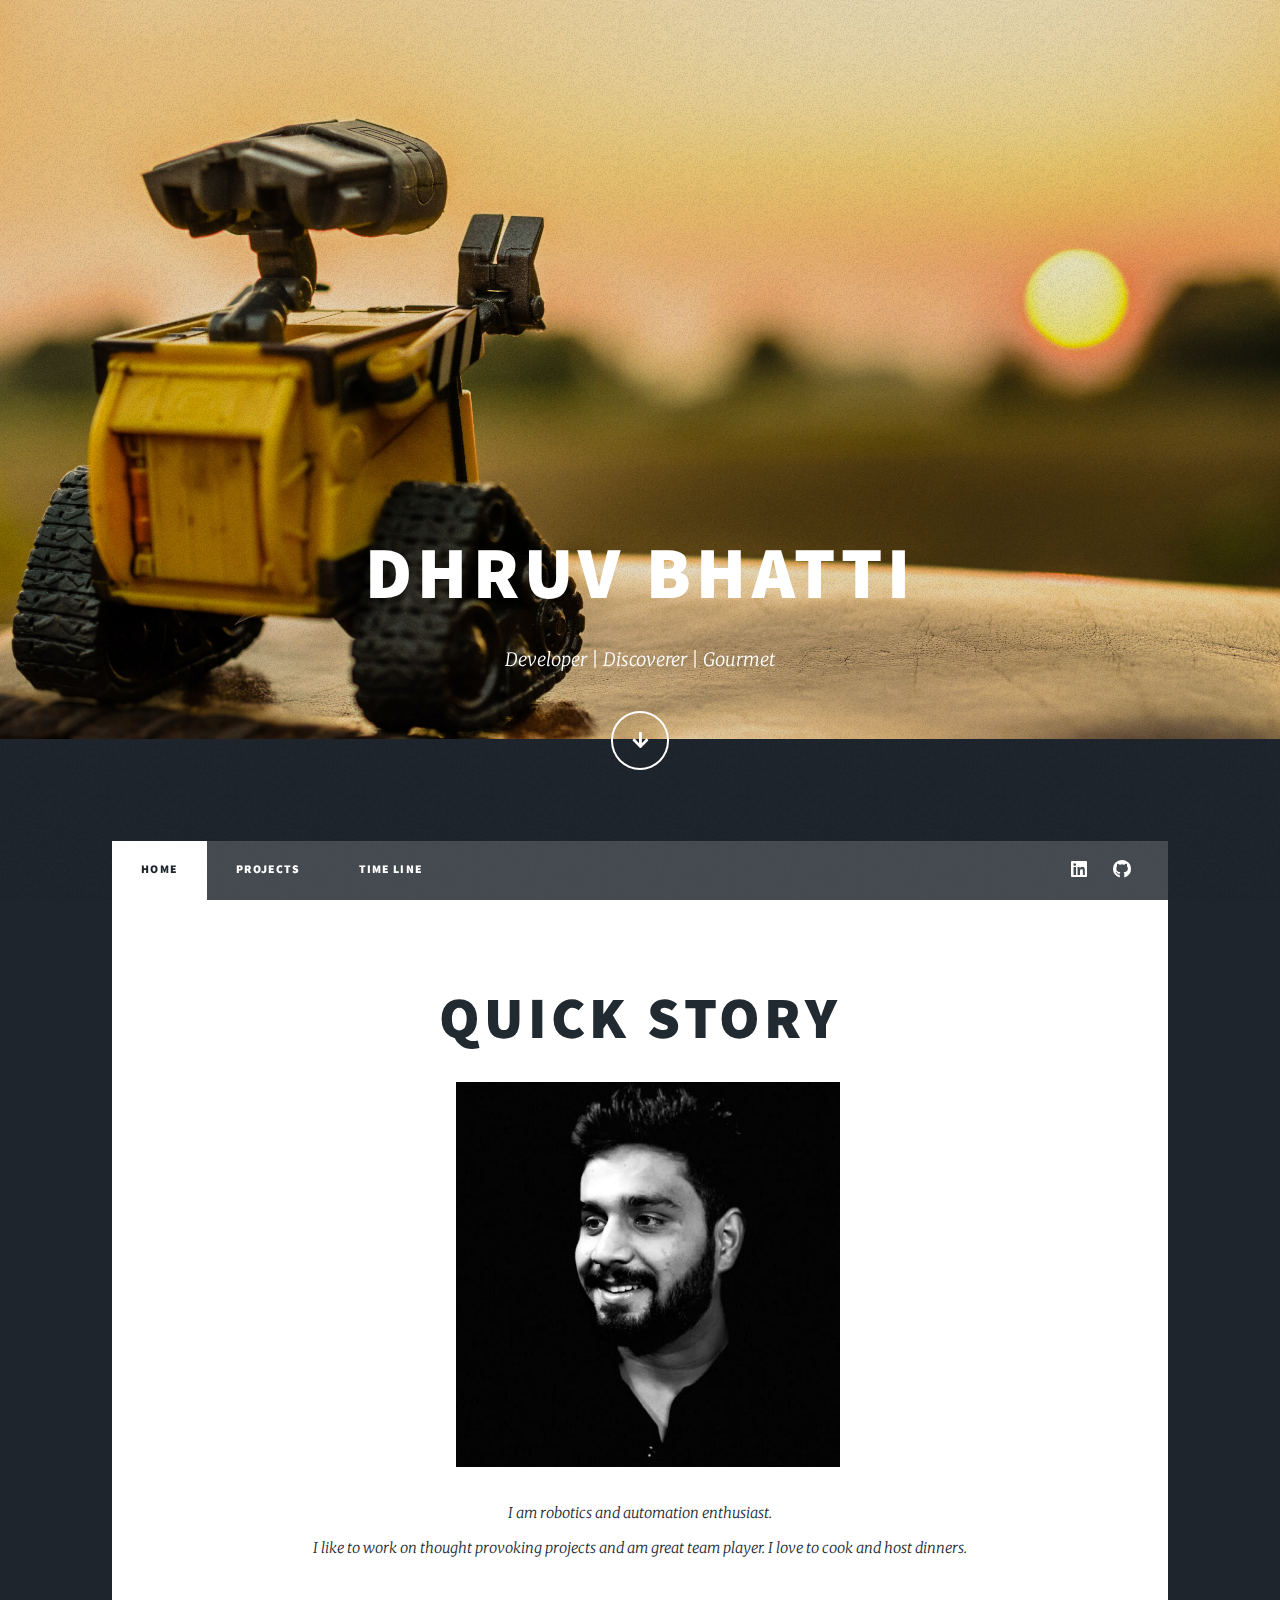
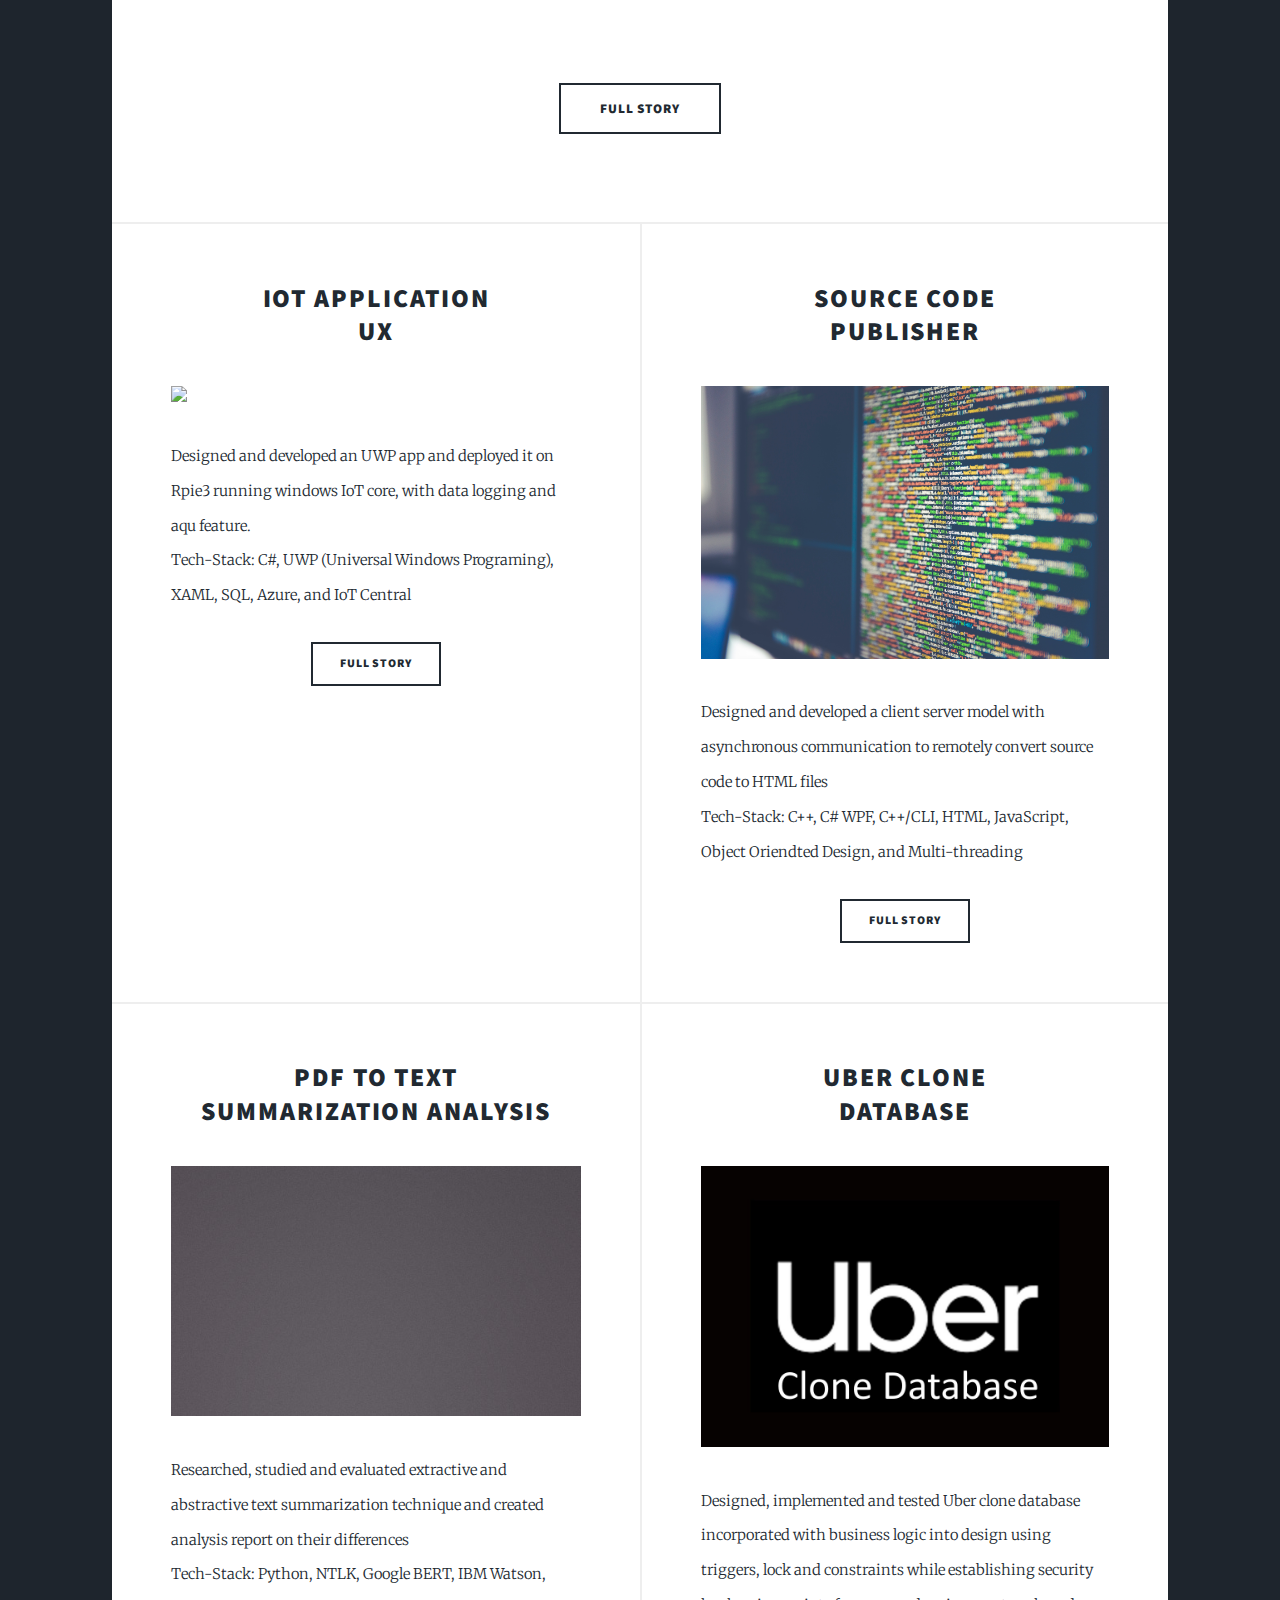
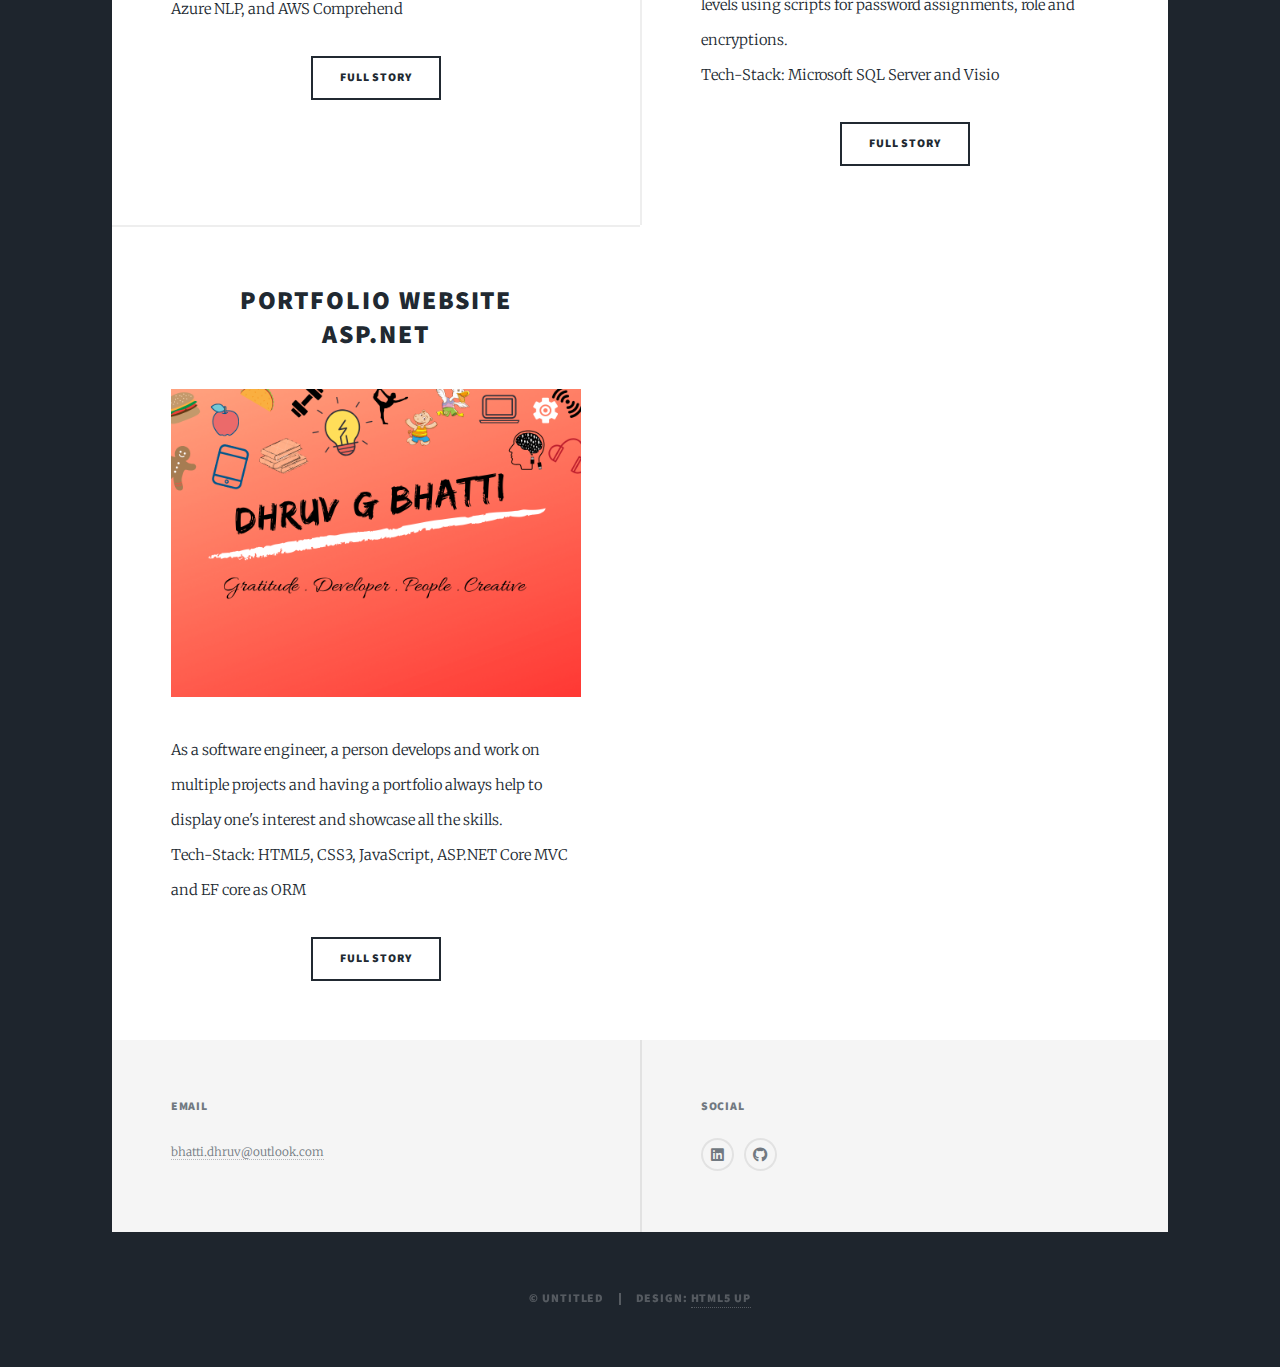
==== index.html @ 79456469 "init commit" ====
<!DOCTYPE HTML>
<!--
	Massively by HTML5 UP
	html5up.net | @ajlkn
	Free for personal and commercial use under the CCA 3.0 license (html5up.net/license)

	Thank you html5up.net | @ajlkn
    This has been modified for personal use by Dhruv G Bhatti
-->
<html>
	<head>
		<title>Dhruv_Bhatti</title>
		<meta charset="utf-8" />
		<meta name="viewport" content="width=device-width, initial-scale=1, user-scalable=no" />
		<link rel="stylesheet" href="assets/css/main.css" />
		<noscript><link rel="stylesheet" href="assets/css/noscript.css" /></noscript>
	</head>
	<body class="is-preload">

		<!-- Wrapper -->
			<div id="wrapper" class="fade-in">

				<!-- Intro -->
					<div id="intro">
						<h1>
							Dhruv Bhatti<br />
						</h1>
						<!-- <span class="image right"><img src="images/DGB_BW.JPG" alt="" /></span> -->
						<p>Developer | Discoverer | Gourmet	</p>
						
						<ul class="actions">
							<li><a href="#header" class="button icon solid solo fa-arrow-down scrolly">Continue</a></li>
						</ul>
					</div>

				<!-- Header -->
					<header id="header">
						<a href="index.html" class="logo">DGB</a>
					</header>

				<!-- Nav -->
					<nav id="nav">
						<ul class="links">
							<li class="active"><a href="index.html">Home</a></li>
							<li><a href="/projects.html">Projects</a></li>
							<li><a href="elements.html">Time Line</a></li>
						</ul>
						<ul class="icons">
							<!--
							<li><a href="#" class="icon brands fa-twitter"><span class="label">Twitter</span></a></li>
							<li><a href="#" class="icon brands fa-facebook-f"><span class="label">Facebook</span></a></li>
							<li><a href="#" class="icon brands fa-instagram"><span class="label">Instagram</span></a></li>
							-->	
							<li><a href="#" class="icon brands alt fa-linkedin"><span class="label">Linkedin</span></a></li>
							<li><a href="#" class="icon brands fa-github"><span class="label">GitHub</span></a></li>
						</ul>
					</nav>

				<!-- Main -->
					<div id="main">

						<!-- Featured Post -->
							<article class="post featured">
								<header class="major">

									<h2>Quick Story</h2>
									<div class="box alt">
										<div class="row gtr-50 gtr-uniform">
											<div class="col-3_5"><span class="image fit"><img src="images/whtBG.jpg" alt="" /></span></div>
											<div class="col-5"><span class="image fit"><img src="images/dgb.JPG" alt="" /></span></div>
											
										</div>
									</div>

									<p>I am robotics and automation enthusiast.<br/>
										I like to work on thought provoking projects and am great team player.
										I love to cook and host dinners.</p>
								</header>
								<a href="#" class="image main"><img src="images/pic01.jp" alt="" /></a>
								<ul class="actions special">
									<li><a href="#" class="button large">Full Story</a></li>
								</ul>
							</article>

						<!-- Posts -->
							<section class="posts">
								<!-- uX CoE Project -->
								<article>
									<header>	
										<h2>
											IoT Application
											<br/>
											uX
										</h2>
									</header>
									<!-- todo : add uX image-->
									<!-- <a href="#" class="image fit"><img src="images/pic02.jpg" alt="" /></a> -->
									<img class="image fit" src="images/uX_Project/clint-patterson-lPcXuJyoIjU-unsplash.jpg" />
									<p> Designed and developed an UWP app and deployed it on Rpie3 running windows IoT core, with data logging and aqu feature.
										</br>
										Tech-Stack: C#, UWP (Universal Windows Programing), XAML, SQL, Azure, and IoT Central
									</p>
									<ul class="actions special">
										<li><a href="uX.html" class="button">Full Story</a></li>
									</ul>
								</article>

								<!-- source code publisher project -->
								<article>
									<header>
										<!-- <span class="date">April 22, 2017</span> -->
										<h2>Source Code<br />
										Publisher</h2>
									</header>
									<img class="image fit" src="/images/source_code/source_code_main_page.jpg" />
																<!--Photo by Markus Spiske on Unsplash-->
									<p>Designed and developed a client server model with asynchronous communication to remotely convert source code to HTML files
									</br>
									Tech-Stack: C++, C# WPF, C++/CLI, HTML, JavaScript, Object Oriendted Design, and Multi-threading
									</p>
									<ul class="actions special">
										<li><a href="source_code_publisher.html" class="button">Full Story</a></li>
									</ul>
								</article>

								<!-- PDF to text summarization -->
								<article>
									<header>
										<h2>PDF to Text<br />
										Summarization Analysis</h2>
									</header>
									<img class="image fit" src="images/pic04.jpg" alt="" />
									<p>Researched, studied and evaluated extractive and abstractive text summarization technique and created analysis report on 
										their differences
										<br/>
										Tech-Stack: Python, NTLK, Google BERT, IBM Watson, Azure NLP, and AWS Comprehend
									</p>
									<ul class="actions special">
										<li><a href="pdf_to_text.html" class="button">Full Story</a></li>
									</ul>
								</article>

								<!-- Uber clone database -->
								<article>
									<header>
										<h2>Uber Clone
											<br />
											Database
										</h2>
									</header>
									<img class="image fit" src="images/uber_Clone/uberMain.jpg" alt="" />
									<p>
										Designed, implemented and tested Uber clone database incorporated with business logic into 
										design using triggers, lock and constraints while establishing security levels using scripts 
										for password assignments, role and encryptions.
										<br/>
										Tech-Stack: Microsoft SQL Server and Visio 
									</p>
									<ul class="actions special">
										<li><a href="uber_clone_DB.html" class="button">Full Story</a></li>
									</ul>
								</article>

								<!-- Portfolio website -->
								<article>
									<header>
										<h2>Portfolio Website<br />
										ASP.NET </h2>
									</header>
									<a href="#" class="image fit"><img src="images/ASP_project/banner.png" alt="" /></a>
									<p>As a software engineer, a person develops and work on multiple projects and having a
										 portfolio always help to display one's interest and showcase all the skills.
										 <br/>
										Tech-Stack: HTML5, CSS3, JavaScript, ASP.NET Core MVC and EF core as ORM
									</p>
									<ul class="actions special">
										<li><a href="portfolio_IP_Project.html" class="button">Full Story</a></li>
									</ul>
								</article>
							</section>
					</div>

				<!-- Footer -->
					<footer id="footer">

						<section>
							<h3>Email</h3>
							<p><a href="#">bhatti.dhruv@outlook.com</a></p>
						</section>
						<section>
							<h3>Social</h3>
							<ul class="icons alt">
								<li><a href="#" class="icon brands alt fa-linkedin"><span class="label">Linkedin</span></a></li>
								<li><a href="#" class="icon brands alt fa-github"><span class="label">GitHub</span></a></li>
							</ul>
						</section>
					</footer>

				<!-- Copyright -->
					<div id="copyright">
						<ul><li>&copy; Untitled</li><li>Design: <a href="https://html5up.net">HTML5 UP</a></li></ul>
					</div>

			</div>

		<!-- Scripts -->
			<script src="assets/js/jquery.min.js"></script>
			<script src="assets/js/jquery.scrollex.min.js"></script>
			<script src="assets/js/jquery.scrolly.min.js"></script>
			<script src="assets/js/browser.min.js"></script>
			<script src="assets/js/breakpoints.min.js"></script>
			<script src="assets/js/util.js"></script>
			<script src="assets/js/main.js"></script>

	</body>
</html>
---- assets/css/main.css ----
@import url(fontawesome-all.min.css);
@import url("https://fonts.googleapis.com/css?family=Merriweather:300,700,300italic,700italic|Source+Sans+Pro:900");

/*
	Massively by HTML5 UP
	html5up.net | @ajlkn
	Free for personal and commercial use under the CCA 3.0 license (html5up.net/license)
*/

html, body, div, span, applet, object,
iframe, h1, h2, h3, h4, h5, h6, p, blockquote,
pre, a, abbr, acronym, address, big, cite,
code, del, dfn, em, img, ins, kbd, q, s, samp,
small, strike, strong, sub, sup, tt, var, b,
u, i, center, dl, dt, dd, ol, ul, li, fieldset,
form, label, legend, table, caption, tbody,
tfoot, thead, tr, th, td, article, aside,
canvas, details, embed, figure, figcaption,
footer, header, hgroup, menu, nav, output, ruby,
section, summary, time, mark, audio, video {
	margin: 0;
	padding: 0;
	border: 0;
	font-size: 100%;
	font: inherit;
	vertical-align: baseline;}

article, aside, details, figcaption, figure,
footer, header, hgroup, menu, nav, section {
	display: block;}

body {
	line-height: 1;
}

ol, ul {
	list-style: none;
}

blockquote, q {
	quotes: none;
}

	blockquote:before, blockquote:after, q:before, q:after {
		content: '';
		content: none;
	}

table {
	border-collapse: collapse;
	border-spacing: 0;
}

body {
	-webkit-text-size-adjust: none;
}

mark {
	background-color: transparent;
	color: inherit;
}

input::-moz-focus-inner {
	border: 0;
	padding: 0;
}

input, select, textarea {
	-moz-appearance: none;
	-webkit-appearance: none;
	-ms-appearance: none;
	appearance: none;
}

/* Basic */

	@-ms-viewport {
		width: device-width;
	}

	body {
		-ms-overflow-style: scrollbar;
	}

	@media screen and (max-width: 480px) {

		html, body {
			min-width: 320px;
		}

	}

	html {
		box-sizing: border-box;
	}

	*, *:before, *:after {
		box-sizing: inherit;
	}

	body {
		background-color: #1e252d;
	}

		body.is-preload *, body.is-preload *:before, body.is-preload *:after {
			-moz-animation: none !important;
			-webkit-animation: none !important;
			-ms-animation: none !important;
			animation: none !important;
			-moz-transition: none !important;
			-webkit-transition: none !important;
			-ms-transition: none !important;
			transition: none !important;
		}

/* Type */

	html {
		font-size: 16pt;
	}

		@media screen and (max-width: 1680px) {

			html {
				font-size: 12pt;
			}

		}

		@media screen and (max-width: 1280px) {

			html {
				font-size: 11pt;
			}

		}

		@media screen and (max-width: 360px) {

			html {
				font-size: 10pt;
			}

		}

	body {
		color: #212931;
	}

	body, input, select, textarea {
		font-family: "Merriweather", Georgia, serif;
		font-weight: 300;
		font-size: 1rem;
		line-height: 2.375;
	}

	a {
		-moz-transition: color 0.2s ease-in-out, background-color 0.2s ease-in-out, border-color 0.2s ease-in-out, box-shadow 0.2s ease-in-out;
		-webkit-transition: color 0.2s ease-in-out, background-color 0.2s ease-in-out, border-color 0.2s ease-in-out, box-shadow 0.2s ease-in-out;
		-ms-transition: color 0.2s ease-in-out, background-color 0.2s ease-in-out, border-color 0.2s ease-in-out, box-shadow 0.2s ease-in-out;
		transition: color 0.2s ease-in-out, background-color 0.2s ease-in-out, border-color 0.2s ease-in-out, box-shadow 0.2s ease-in-out;
		border-bottom: dotted 1px;
		text-decoration: none;
	}

		a:hover {
			border-bottom-color: transparent;
		}

	strong, b {
		font-weight: 600;
	}

	em, i {
		font-style: italic;
	}

	p {
		text-align: left;
		margin: 0 0 2rem 0;
	}

	h1, h2, h3, h4, h5, h6 {
		font-family: "Source Sans Pro", Helvetica, sans-serif;
		font-weight: 900;
		line-height: 1.5;
		letter-spacing: 0.075em;
		text-transform: uppercase;
		margin: 0 0 1rem 0;
	}

		h1 a, h2 a, h3 a, h4 a, h5 a, h6 a {
			border-bottom: 0;
			color: inherit;
			text-decoration: none;
		}

	h1 {
		font-size: 4rem;
		line-height: 1.1;
		margin: 0 0 2rem 0;
	}

	h2 {
		font-size: 1.75rem;
		line-height: 1.3;
		margin: 0 0 1.5rem 0;
	}

	h3 {
		font-size: 1.25rem;
		margin: 0 0 1.5rem 0;
	}

	h4 {
		font-size: 1rem;
	}

	h5 {
		font-size: 0.9rem;
	}

	h6 {
		font-size: 0.8rem;
	}

	sub {
		font-size: 0.8rem;
		position: relative;
		top: 0.5rem;
	}

	sup {
		font-size: 0.8rem;
		position: relative;
		top: -0.5rem;
	}

	blockquote {
		border-left: solid 4px;
		font-style: italic;
		margin: 0 0 2rem 0;
		padding: 0.5rem 0 0.5rem 2rem;
	}

	code {
		border: solid 2px;
		font-family: "Courier New", monospace;
		font-size: 0.9rem;
		margin: 0 0.25rem;
		padding: 0.25rem 0.65rem;
	}

	pre {
		-webkit-overflow-scrolling: touch;
		font-family: "Courier New", monospace;
		font-size: 0.9rem;
		margin: 0 0 2rem 0;
	}

		pre code {
			display: block;
			line-height: 1.75;
			padding: 1rem 1.5rem;
			overflow-x: auto;
		}

	hr {
		border: 0;
		border-bottom: solid 2px;
		margin: 3rem 0;
	}

		hr.major {
			margin: 5rem 0;
		}

	.align-left {
		text-align: left;
	}

	.align-center {
		text-align: center;
	}

	.align-right {
		text-align: right;
	}

	input, select, textarea {
		color: #212931;
	}

	a {
		color: #212931;
		border-bottom-color: rgba(33, 41, 49, 0.5);
	}

		a:hover {
			border-bottom-color: transparent;
			color: #18bfef !important;
		}

	strong, b {
		color: #212931;
	}

	h1, h2, h3, h4, h5, h6 {
		color: #212931;
	}

	blockquote {
		border-left-color: #eeeeee;
	}

	code {
		background: rgba(220, 220, 220, 0.25);
		border-color: #eeeeee;
	}

	hr {
		border-bottom-color: #eeeeee;
	}

/* Row */

	.row {
		display: flex;
		flex-wrap: wrap;
		box-sizing: border-box;
		align-items: stretch;
	}

		.row > * {
			box-sizing: border-box;
		}

		.row.gtr-uniform > * > :last-child {
			margin-bottom: 0;
		}

		.row.aln-left {
			justify-content: flex-start;
		}

		.row.aln-center {
			justify-content: center;
		}

		.row.aln-right {
			justify-content: flex-end;
		}

		.row.aln-top {
			align-items: flex-start;
		}

		.row.aln-middle {
			align-items: center;
		}

		.row.aln-bottom {
			align-items: flex-end;
		}

		.row > .imp {
			order: -1;
		}

		.row > .col-1 {
			width: 8.33333%;
		}

		.row > .off-1 {
			margin-left: 8.33333%;
		}

		.row > .col-2 {
			width: 16.66667%;
		}

		.row > .off-2 {
			margin-left: 16.66667%;
		}

		.row > .col-3 {
			width: 25%;
		}

		.row > .off-3 {
			margin-left: 25%;
		}
		.row > .col-3_5 {
			width: 30%;
		}

		.row > .col-4 {
			width: 33.33333%;
		}

		.row > .off-4 {
			margin-left: 33.33333%;
		}

		.row > .col-5 {
			width: 41.66667%;
		}

		.row > .off-5 {
			margin-left: 41.66667%;
		}

		.row > .col-6 {
			width: 50%;
		}

		.row > .off-6 {
			margin-left: 50%;
		}

		.row > .col-7 {
			width: 58.33333%;
		}

		.row > .off-7 {
			margin-left: 58.33333%;
		}

		.row > .col-8 {
			width: 66.66667%;
		}

		.row > .off-8 {
			margin-left: 66.66667%;
		}

		.row > .col-9 {
			width: 75%;
		}

		.row > .off-9 {
			margin-left: 75%;
		}

		.row > .col-10 {
			width: 83.33333%;
		}

		.row > .off-10 {
			margin-left: 83.33333%;
		}

		.row > .col-11 {
			width: 91.66667%;
		}

		.row > .off-11 {
			margin-left: 91.66667%;
		}

		.row > .col-12 {
			width: 100%;
		}

		.row > .off-12 {
			margin-left: 100%;
		}

		.row.gtr-0 {
			margin-top: 0;
			margin-left: 0rem;
		}

			.row.gtr-0 > * {
				padding: 0 0 0 0rem;
			}

			.row.gtr-0.gtr-uniform {
				margin-top: 0rem;
			}

				.row.gtr-0.gtr-uniform > * {
					padding-top: 0rem;
				}

		.row.gtr-25 {
			margin-top: 0;
			margin-left: -0.375rem;
		}

			.row.gtr-25 > * {
				padding: 0 0 0 0.375rem;
			}

			.row.gtr-25.gtr-uniform {
				margin-top: -0.375rem;
			}

				.row.gtr-25.gtr-uniform > * {
					padding-top: 0.375rem;
				}

		.row.gtr-50 {
			margin-top: 0;
			margin-left: -0.75rem;
		}

			.row.gtr-50 > * {
				padding: 0 0 0 0.75rem;
			}

			.row.gtr-50.gtr-uniform {
				margin-top: -0.75rem;
			}

				.row.gtr-50.gtr-uniform > * {
					padding-top: 0.75rem;
				}

		.row {
			margin-top: 0;
			margin-left: -1.5rem;
		}

			.row > * {
				padding: 0 0 0 1.5rem;
			}

			.row.gtr-uniform {
				margin-top: -1.5rem;
			}

				.row.gtr-uniform > * {
					padding-top: 1.5rem;
				}

		.row.gtr-150 {
			margin-top: 0;
			margin-left: -2.25rem;
		}

			.row.gtr-150 > * {
				padding: 0 0 0 2.25rem;
			}

			.row.gtr-150.gtr-uniform {
				margin-top: -2.25rem;
			}

				.row.gtr-150.gtr-uniform > * {
					padding-top: 2.25rem;
				}

		.row.gtr-200 {
			margin-top: 0;
			margin-left: -3rem;
		}

			.row.gtr-200 > * {
				padding: 0 0 0 3rem;
			}

			.row.gtr-200.gtr-uniform {
				margin-top: -3rem;
			}

				.row.gtr-200.gtr-uniform > * {
					padding-top: 3rem;
				}

		@media screen and (max-width: 1680px) {

			.row {
				display: flex;
				flex-wrap: wrap;
				box-sizing: border-box;
				align-items: stretch;
			}

				.row > * {
					box-sizing: border-box;
				}

				.row.gtr-uniform > * > :last-child {
					margin-bottom: 0;
				}

				.row.aln-left {
					justify-content: flex-start;
				}

				.row.aln-center {
					justify-content: center;
				}

				.row.aln-right {
					justify-content: flex-end;
				}

				.row.aln-top {
					align-items: flex-start;
				}

				.row.aln-middle {
					align-items: center;
				}

				.row.aln-bottom {
					align-items: flex-end;
				}

				.row > .imp-xlarge {
					order: -1;
				}

				.row > .col-1-xlarge {
					width: 8.33333%;
				}

				.row > .off-1-xlarge {
					margin-left: 8.33333%;
				}

				.row > .col-2-xlarge {
					width: 16.66667%;
				}

				.row > .off-2-xlarge {
					margin-left: 16.66667%;
				}

				.row > .col-3-xlarge {
					width: 25%;
				}

				.row > .off-3-xlarge {
					margin-left: 25%;
				}

				.row > .col-4-xlarge {
					width: 33.33333%;
				}

				.row > .off-4-xlarge {
					margin-left: 33.33333%;
				}

				.row > .col-5-xlarge {
					width: 41.66667%;
				}

				.row > .off-5-xlarge {
					margin-left: 41.66667%;
				}

				.row > .col-6-xlarge {
					width: 50%;
				}

				.row > .off-6-xlarge {
					margin-left: 50%;
				}

				.row > .col-7-xlarge {
					width: 58.33333%;
				}

				.row > .off-7-xlarge {
					margin-left: 58.33333%;
				}

				.row > .col-8-xlarge {
					width: 66.66667%;
				}

				.row > .off-8-xlarge {
					margin-left: 66.66667%;
				}

				.row > .col-9-xlarge {
					width: 75%;
				}

				.row > .off-9-xlarge {
					margin-left: 75%;
				}

				.row > .col-10-xlarge {
					width: 83.33333%;
				}

				.row > .off-10-xlarge {
					margin-left: 83.33333%;
				}

				.row > .col-11-xlarge {
					width: 91.66667%;
				}

				.row > .off-11-xlarge {
					margin-left: 91.66667%;
				}

				.row > .col-12-xlarge {
					width: 100%;
				}

				.row > .off-12-xlarge {
					margin-left: 100%;
				}

				.row.gtr-0 {
					margin-top: 0;
					margin-left: 0rem;
				}

					.row.gtr-0 > * {
						padding: 0 0 0 0rem;
					}

					.row.gtr-0.gtr-uniform {
						margin-top: 0rem;
					}

						.row.gtr-0.gtr-uniform > * {
							padding-top: 0rem;
						}

				.row.gtr-25 {
					margin-top: 0;
					margin-left: -0.375rem;
				}

					.row.gtr-25 > * {
						padding: 0 0 0 0.375rem;
					}

					.row.gtr-25.gtr-uniform {
						margin-top: -0.375rem;
					}

						.row.gtr-25.gtr-uniform > * {
							padding-top: 0.375rem;
						}

				.row.gtr-50 {
					margin-top: 0;
					margin-left: -0.75rem;
				}

					.row.gtr-50 > * {
						padding: 0 0 0 0.75rem;
					}

					.row.gtr-50.gtr-uniform {
						margin-top: -0.75rem;
					}

						.row.gtr-50.gtr-uniform > * {
							padding-top: 0.75rem;
						}

				.row {
					margin-top: 0;
					margin-left: -1.5rem;
				}

					.row > * {
						padding: 0 0 0 1.5rem;
					}

					.row.gtr-uniform {
						margin-top: -1.5rem;
					}

						.row.gtr-uniform > * {
							padding-top: 1.5rem;
						}

				.row.gtr-150 {
					margin-top: 0;
					margin-left: -2.25rem;
				}

					.row.gtr-150 > * {
						padding: 0 0 0 2.25rem;
					}

					.row.gtr-150.gtr-uniform {
						margin-top: -2.25rem;
					}

						.row.gtr-150.gtr-uniform > * {
							padding-top: 2.25rem;
						}

				.row.gtr-200 {
					margin-top: 0;
					margin-left: -3rem;
				}

					.row.gtr-200 > * {
						padding: 0 0 0 3rem;
					}

					.row.gtr-200.gtr-uniform {
						margin-top: -3rem;
					}

						.row.gtr-200.gtr-uniform > * {
							padding-top: 3rem;
						}

		}

		@media screen and (max-width: 1280px) {

			.row {
				display: flex;
				flex-wrap: wrap;
				box-sizing: border-box;
				align-items: stretch;
			}

				.row > * {
					box-sizing: border-box;
				}

				.row.gtr-uniform > * > :last-child {
					margin-bottom: 0;
				}

				.row.aln-left {
					justify-content: flex-start;
				}

				.row.aln-center {
					justify-content: center;
				}

				.row.aln-right {
					justify-content: flex-end;
				}

				.row.aln-top {
					align-items: flex-start;
				}

				.row.aln-middle {
					align-items: center;
				}

				.row.aln-bottom {
					align-items: flex-end;
				}

				.row > .imp-large {
					order: -1;
				}

				.row > .col-1-large {
					width: 8.33333%;
				}

				.row > .off-1-large {
					margin-left: 8.33333%;
				}

				.row > .col-2-large {
					width: 16.66667%;
				}

				.row > .off-2-large {
					margin-left: 16.66667%;
				}

				.row > .col-3-large {
					width: 25%;
				}

				.row > .off-3-large {
					margin-left: 25%;
				}

				.row > .col-4-large {
					width: 33.33333%;
				}

				.row > .off-4-large {
					margin-left: 33.33333%;
				}

				.row > .col-5-large {
					width: 41.66667%;
				}

				.row > .off-5-large {
					margin-left: 41.66667%;
				}

				.row > .col-6-large {
					width: 50%;
				}

				.row > .off-6-large {
					margin-left: 50%;
				}

				.row > .col-7-large {
					width: 58.33333%;
				}

				.row > .off-7-large {
					margin-left: 58.33333%;
				}

				.row > .col-8-large {
					width: 66.66667%;
				}

				.row > .off-8-large {
					margin-left: 66.66667%;
				}

				.row > .col-9-large {
					width: 75%;
				}

				.row > .off-9-large {
					margin-left: 75%;
				}

				.row > .col-10-large {
					width: 83.33333%;
				}

				.row > .off-10-large {
					margin-left: 83.33333%;
				}

				.row > .col-11-large {
					width: 91.66667%;
				}

				.row > .off-11-large {
					margin-left: 91.66667%;
				}

				.row > .col-12-large {
					width: 100%;
				}

				.row > .off-12-large {
					margin-left: 100%;
				}

				.row.gtr-0 {
					margin-top: 0;
					margin-left: 0rem;
				}

					.row.gtr-0 > * {
						padding: 0 0 0 0rem;
					}

					.row.gtr-0.gtr-uniform {
						margin-top: 0rem;
					}

						.row.gtr-0.gtr-uniform > * {
							padding-top: 0rem;
						}

				.row.gtr-25 {
					margin-top: 0;
					margin-left: -0.375rem;
				}

					.row.gtr-25 > * {
						padding: 0 0 0 0.375rem;
					}

					.row.gtr-25.gtr-uniform {
						margin-top: -0.375rem;
					}

						.row.gtr-25.gtr-uniform > * {
							padding-top: 0.375rem;
						}

				.row.gtr-50 {
					margin-top: 0;
					margin-left: -0.75rem;
				}

					.row.gtr-50 > * {
						padding: 0 0 0 0.75rem;
					}

					.row.gtr-50.gtr-uniform {
						margin-top: -0.75rem;
					}

						.row.gtr-50.gtr-uniform > * {
							padding-top: 0.75rem;
						}

				.row {
					margin-top: 0;
					margin-left: -1.5rem;
				}

					.row > * {
						padding: 0 0 0 1.5rem;
					}

					.row.gtr-uniform {
						margin-top: -1.5rem;
					}

						.row.gtr-uniform > * {
							padding-top: 1.5rem;
						}

				.row.gtr-150 {
					margin-top: 0;
					margin-left: -2.25rem;
				}

					.row.gtr-150 > * {
						padding: 0 0 0 2.25rem;
					}

					.row.gtr-150.gtr-uniform {
						margin-top: -2.25rem;
					}

						.row.gtr-150.gtr-uniform > * {
							padding-top: 2.25rem;
						}

				.row.gtr-200 {
					margin-top: 0;
					margin-left: -3rem;
				}

					.row.gtr-200 > * {
						padding: 0 0 0 3rem;
					}

					.row.gtr-200.gtr-uniform {
						margin-top: -3rem;
					}

						.row.gtr-200.gtr-uniform > * {
							padding-top: 3rem;
						}

		}

		@media screen and (max-width: 980px) {

			.row {
				display: flex;
				flex-wrap: wrap;
				box-sizing: border-box;
				align-items: stretch;
			}

				.row > * {
					box-sizing: border-box;
				}

				.row.gtr-uniform > * > :last-child {
					margin-bottom: 0;
				}

				.row.aln-left {
					justify-content: flex-start;
				}

				.row.aln-center {
					justify-content: center;
				}

				.row.aln-right {
					justify-content: flex-end;
				}

				.row.aln-top {
					align-items: flex-start;
				}

				.row.aln-middle {
					align-items: center;
				}

				.row.aln-bottom {
					align-items: flex-end;
				}

				.row > .imp-medium {
					order: -1;
				}

				.row > .col-1-medium {
					width: 8.33333%;
				}

				.row > .off-1-medium {
					margin-left: 8.33333%;
				}

				.row > .col-2-medium {
					width: 16.66667%;
				}

				.row > .off-2-medium {
					margin-left: 16.66667%;
				}

				.row > .col-3-medium {
					width: 25%;
				}

				.row > .off-3-medium {
					margin-left: 25%;
				}

				.row > .col-4-medium {
					width: 33.33333%;
				}

				.row > .off-4-medium {
					margin-left: 33.33333%;
				}

				.row > .col-5-medium {
					width: 41.66667%;
				}

				.row > .off-5-medium {
					margin-left: 41.66667%;
				}

				.row > .col-6-medium {
					width: 50%;
				}

				.row > .off-6-medium {
					margin-left: 50%;
				}

				.row > .col-7-medium {
					width: 58.33333%;
				}

				.row > .off-7-medium {
					margin-left: 58.33333%;
				}

				.row > .col-8-medium {
					width: 66.66667%;
				}

				.row > .off-8-medium {
					margin-left: 66.66667%;
				}

				.row > .col-9-medium {
					width: 75%;
				}

				.row > .off-9-medium {
					margin-left: 75%;
				}

				.row > .col-10-medium {
					width: 83.33333%;
				}

				.row > .off-10-medium {
					margin-left: 83.33333%;
				}

				.row > .col-11-medium {
					width: 91.66667%;
				}

				.row > .off-11-medium {
					margin-left: 91.66667%;
				}

				.row > .col-12-medium {
					width: 100%;
				}

				.row > .off-12-medium {
					margin-left: 100%;
				}

				.row.gtr-0 {
					margin-top: 0;
					margin-left: 0rem;
				}

					.row.gtr-0 > * {
						padding: 0 0 0 0rem;
					}

					.row.gtr-0.gtr-uniform {
						margin-top: 0rem;
					}

						.row.gtr-0.gtr-uniform > * {
							padding-top: 0rem;
						}

				.row.gtr-25 {
					margin-top: 0;
					margin-left: -0.375rem;
				}

					.row.gtr-25 > * {
						padding: 0 0 0 0.375rem;
					}

					.row.gtr-25.gtr-uniform {
						margin-top: -0.375rem;
					}

						.row.gtr-25.gtr-uniform > * {
							padding-top: 0.375rem;
						}

				.row.gtr-50 {
					margin-top: 0;
					margin-left: -0.75rem;
				}

					.row.gtr-50 > * {
						padding: 0 0 0 0.75rem;
					}

					.row.gtr-50.gtr-uniform {
						margin-top: -0.75rem;
					}

						.row.gtr-50.gtr-uniform > * {
							padding-top: 0.75rem;
						}

				.row {
					margin-top: 0;
					margin-left: -1.5rem;
				}

					.row > * {
						padding: 0 0 0 1.5rem;
					}

					.row.gtr-uniform {
						margin-top: -1.5rem;
					}

						.row.gtr-uniform > * {
							padding-top: 1.5rem;
						}

				.row.gtr-150 {
					margin-top: 0;
					margin-left: -2.25rem;
				}

					.row.gtr-150 > * {
						padding: 0 0 0 2.25rem;
					}

					.row.gtr-150.gtr-uniform {
						margin-top: -2.25rem;
					}

						.row.gtr-150.gtr-uniform > * {
							padding-top: 2.25rem;
						}

				.row.gtr-200 {
					margin-top: 0;
					margin-left: -3rem;
				}

					.row.gtr-200 > * {
						padding: 0 0 0 3rem;
					}

					.row.gtr-200.gtr-uniform {
						margin-top: -3rem;
					}

						.row.gtr-200.gtr-uniform > * {
							padding-top: 3rem;
						}

		}

		@media screen and (max-width: 736px) {

			.row {
				display: flex;
				flex-wrap: wrap;
				box-sizing: border-box;
				align-items: stretch;
			}

				.row > * {
					box-sizing: border-box;
				}

				.row.gtr-uniform > * > :last-child {
					margin-bottom: 0;
				}

				.row.aln-left {
					justify-content: flex-start;
				}

				.row.aln-center {
					justify-content: center;
				}

				.row.aln-right {
					justify-content: flex-end;
				}

				.row.aln-top {
					align-items: flex-start;
				}

				.row.aln-middle {
					align-items: center;
				}

				.row.aln-bottom {
					align-items: flex-end;
				}

				.row > .imp-small {
					order: -1;
				}

				.row > .col-1-small {
					width: 8.33333%;
				}

				.row > .off-1-small {
					margin-left: 8.33333%;
				}

				.row > .col-2-small {
					width: 16.66667%;
				}

				.row > .off-2-small {
					margin-left: 16.66667%;
				}

				.row > .col-3-small {
					width: 25%;
				}

				.row > .off-3-small {
					margin-left: 25%;
				}

				.row > .col-4-small {
					width: 33.33333%;
				}

				.row > .off-4-small {
					margin-left: 33.33333%;
				}

				.row > .col-5-small {
					width: 41.66667%;
				}

				.row > .off-5-small {
					margin-left: 41.66667%;
				}

				.row > .col-6-small {
					width: 50%;
				}

				.row > .off-6-small {
					margin-left: 50%;
				}

				.row > .col-7-small {
					width: 58.33333%;
				}

				.row > .off-7-small {
					margin-left: 58.33333%;
				}

				.row > .col-8-small {
					width: 66.66667%;
				}

				.row > .off-8-small {
					margin-left: 66.66667%;
				}

				.row > .col-9-small {
					width: 75%;
				}

				.row > .off-9-small {
					margin-left: 75%;
				}

				.row > .col-10-small {
					width: 83.33333%;
				}

				.row > .off-10-small {
					margin-left: 83.33333%;
				}

				.row > .col-11-small {
					width: 91.66667%;
				}

				.row > .off-11-small {
					margin-left: 91.66667%;
				}

				.row > .col-12-small {
					width: 100%;
				}

				.row > .off-12-small {
					margin-left: 100%;
				}

				.row.gtr-0 {
					margin-top: 0;
					margin-left: 0rem;
				}

					.row.gtr-0 > * {
						padding: 0 0 0 0rem;
					}

					.row.gtr-0.gtr-uniform {
						margin-top: 0rem;
					}

						.row.gtr-0.gtr-uniform > * {
							padding-top: 0rem;
						}

				.row.gtr-25 {
					margin-top: 0;
					margin-left: -0.375rem;
				}

					.row.gtr-25 > * {
						padding: 0 0 0 0.375rem;
					}

					.row.gtr-25.gtr-uniform {
						margin-top: -0.375rem;
					}

						.row.gtr-25.gtr-uniform > * {
							padding-top: 0.375rem;
						}

				.row.gtr-50 {
					margin-top: 0;
					margin-left: -0.75rem;
				}

					.row.gtr-50 > * {
						padding: 0 0 0 0.75rem;
					}

					.row.gtr-50.gtr-uniform {
						margin-top: -0.75rem;
					}

						.row.gtr-50.gtr-uniform > * {
							padding-top: 0.75rem;
						}

				.row {
					margin-top: 0;
					margin-left: -1.5rem;
				}

					.row > * {
						padding: 0 0 0 1.5rem;
					}

					.row.gtr-uniform {
						margin-top: -1.5rem;
					}

						.row.gtr-uniform > * {
							padding-top: 1.5rem;
						}

				.row.gtr-150 {
					margin-top: 0;
					margin-left: -2.25rem;
				}

					.row.gtr-150 > * {
						padding: 0 0 0 2.25rem;
					}

					.row.gtr-150.gtr-uniform {
						margin-top: -2.25rem;
					}

						.row.gtr-150.gtr-uniform > * {
							padding-top: 2.25rem;
						}

				.row.gtr-200 {
					margin-top: 0;
					margin-left: -3rem;
				}

					.row.gtr-200 > * {
						padding: 0 0 0 3rem;
					}

					.row.gtr-200.gtr-uniform {
						margin-top: -3rem;
					}

						.row.gtr-200.gtr-uniform > * {
							padding-top: 3rem;
						}

		}

		@media screen and (max-width: 480px) {

			.row {
				display: flex;
				flex-wrap: wrap;
				box-sizing: border-box;
				align-items: stretch;
			}

				.row > * {
					box-sizing: border-box;
				}

				.row.gtr-uniform > * > :last-child {
					margin-bottom: 0;
				}

				.row.aln-left {
					justify-content: flex-start;
				}

				.row.aln-center {
					justify-content: center;
				}

				.row.aln-right {
					justify-content: flex-end;
				}

				.row.aln-top {
					align-items: flex-start;
				}

				.row.aln-middle {
					align-items: center;
				}

				.row.aln-bottom {
					align-items: flex-end;
				}

				.row > .imp-xsmall {
					order: -1;
				}

				.row > .col-1-xsmall {
					width: 8.33333%;
				}

				.row > .off-1-xsmall {
					margin-left: 8.33333%;
				}

				.row > .col-2-xsmall {
					width: 16.66667%;
				}

				.row > .off-2-xsmall {
					margin-left: 16.66667%;
				}

				.row > .col-3-xsmall {
					width: 25%;
				}

				.row > .off-3-xsmall {
					margin-left: 25%;
				}

				.row > .col-4-xsmall {
					width: 33.33333%;
				}

				.row > .off-4-xsmall {
					margin-left: 33.33333%;
				}

				.row > .col-5-xsmall {
					width: 41.66667%;
				}

				.row > .off-5-xsmall {
					margin-left: 41.66667%;
				}

				.row > .col-6-xsmall {
					width: 50%;
				}

				.row > .off-6-xsmall {
					margin-left: 50%;
				}

				.row > .col-7-xsmall {
					width: 58.33333%;
				}

				.row > .off-7-xsmall {
					margin-left: 58.33333%;
				}

				.row > .col-8-xsmall {
					width: 66.66667%;
				}

				.row > .off-8-xsmall {
					margin-left: 66.66667%;
				}

				.row > .col-9-xsmall {
					width: 75%;
				}

				.row > .off-9-xsmall {
					margin-left: 75%;
				}

				.row > .col-10-xsmall {
					width: 83.33333%;
				}

				.row > .off-10-xsmall {
					margin-left: 83.33333%;
				}

				.row > .col-11-xsmall {
					width: 91.66667%;
				}

				.row > .off-11-xsmall {
					margin-left: 91.66667%;
				}

				.row > .col-12-xsmall {
					width: 100%;
				}

				.row > .off-12-xsmall {
					margin-left: 100%;
				}

				.row.gtr-0 {
					margin-top: 0;
					margin-left: 0rem;
				}

					.row.gtr-0 > * {
						padding: 0 0 0 0rem;
					}

					.row.gtr-0.gtr-uniform {
						margin-top: 0rem;
					}

						.row.gtr-0.gtr-uniform > * {
							padding-top: 0rem;
						}

				.row.gtr-25 {
					margin-top: 0;
					margin-left: -0.375rem;
				}

					.row.gtr-25 > * {
						padding: 0 0 0 0.375rem;
					}

					.row.gtr-25.gtr-uniform {
						margin-top: -0.375rem;
					}

						.row.gtr-25.gtr-uniform > * {
							padding-top: 0.375rem;
						}

				.row.gtr-50 {
					margin-top: 0;
					margin-left: -0.75rem;
				}

					.row.gtr-50 > * {
						padding: 0 0 0 0.75rem;
					}

					.row.gtr-50.gtr-uniform {
						margin-top: -0.75rem;
					}

						.row.gtr-50.gtr-uniform > * {
							padding-top: 0.75rem;
						}

				.row {
					margin-top: 0;
					margin-left: -1.5rem;
				}

					.row > * {
						padding: 0 0 0 1.5rem;
					}

					.row.gtr-uniform {
						margin-top: -1.5rem;
					}

						.row.gtr-uniform > * {
							padding-top: 1.5rem;
						}

				.row.gtr-150 {
					margin-top: 0;
					margin-left: -2.25rem;
				}

					.row.gtr-150 > * {
						padding: 0 0 0 2.25rem;
					}

					.row.gtr-150.gtr-uniform {
						margin-top: -2.25rem;
					}

						.row.gtr-150.gtr-uniform > * {
							padding-top: 2.25rem;
						}

				.row.gtr-200 {
					margin-top: 0;
					margin-left: -3rem;
				}

					.row.gtr-200 > * {
						padding: 0 0 0 3rem;
					}

					.row.gtr-200.gtr-uniform {
						margin-top: -3rem;
					}

						.row.gtr-200.gtr-uniform > * {
							padding-top: 3rem;
						}

		}

		@media screen and (max-width: 360px) {

			.row {
				display: flex;
				flex-wrap: wrap;
				box-sizing: border-box;
				align-items: stretch;
			}

				.row > * {
					box-sizing: border-box;
				}

				.row.gtr-uniform > * > :last-child {
					margin-bottom: 0;
				}

				.row.aln-left {
					justify-content: flex-start;
				}

				.row.aln-center {
					justify-content: center;
				}

				.row.aln-right {
					justify-content: flex-end;
				}

				.row.aln-top {
					align-items: flex-start;
				}

				.row.aln-middle {
					align-items: center;
				}

				.row.aln-bottom {
					align-items: flex-end;
				}

				.row > .imp-xxsmall {
					order: -1;
				}

				.row > .col-1-xxsmall {
					width: 8.33333%;
				}

				.row > .off-1-xxsmall {
					margin-left: 8.33333%;
				}

				.row > .col-2-xxsmall {
					width: 16.66667%;
				}

				.row > .off-2-xxsmall {
					margin-left: 16.66667%;
				}

				.row > .col-3-xxsmall {
					width: 25%;
				}

				.row > .off-3-xxsmall {
					margin-left: 25%;
				}

				.row > .col-4-xxsmall {
					width: 33.33333%;
				}

				.row > .off-4-xxsmall {
					margin-left: 33.33333%;
				}

				.row > .col-5-xxsmall {
					width: 41.66667%;
				}

				.row > .off-5-xxsmall {
					margin-left: 41.66667%;
				}

				.row > .col-6-xxsmall {
					width: 50%;
				}

				.row > .off-6-xxsmall {
					margin-left: 50%;
				}

				.row > .col-7-xxsmall {
					width: 58.33333%;
				}

				.row > .off-7-xxsmall {
					margin-left: 58.33333%;
				}

				.row > .col-8-xxsmall {
					width: 66.66667%;
				}

				.row > .off-8-xxsmall {
					margin-left: 66.66667%;
				}

				.row > .col-9-xxsmall {
					width: 75%;
				}

				.row > .off-9-xxsmall {
					margin-left: 75%;
				}

				.row > .col-10-xxsmall {
					width: 83.33333%;
				}

				.row > .off-10-xxsmall {
					margin-left: 83.33333%;
				}

				.row > .col-11-xxsmall {
					width: 91.66667%;
				}

				.row > .off-11-xxsmall {
					margin-left: 91.66667%;
				}

				.row > .col-12-xxsmall {
					width: 100%;
				}

				.row > .off-12-xxsmall {
					margin-left: 100%;
				}

				.row.gtr-0 {
					margin-top: 0;
					margin-left: 0rem;
				}

					.row.gtr-0 > * {
						padding: 0 0 0 0rem;
					}

					.row.gtr-0.gtr-uniform {
						margin-top: 0rem;
					}

						.row.gtr-0.gtr-uniform > * {
							padding-top: 0rem;
						}

				.row.gtr-25 {
					margin-top: 0;
					margin-left: -0.375rem;
				}

					.row.gtr-25 > * {
						padding: 0 0 0 0.375rem;
					}

					.row.gtr-25.gtr-uniform {
						margin-top: -0.375rem;
					}

						.row.gtr-25.gtr-uniform > * {
							padding-top: 0.375rem;
						}

				.row.gtr-50 {
					margin-top: 0;
					margin-left: -0.75rem;
				}

					.row.gtr-50 > * {
						padding: 0 0 0 0.75rem;
					}

					.row.gtr-50.gtr-uniform {
						margin-top: -0.75rem;
					}

						.row.gtr-50.gtr-uniform > * {
							padding-top: 0.75rem;
						}

				.row {
					margin-top: 0;
					margin-left: -1.5rem;
				}

					.row > * {
						padding: 0 0 0 1.5rem;
					}

					.row.gtr-uniform {
						margin-top: -1.5rem;
					}

						.row.gtr-uniform > * {
							padding-top: 1.5rem;
						}

				.row.gtr-150 {
					margin-top: 0;
					margin-left: -2.25rem;
				}

					.row.gtr-150 > * {
						padding: 0 0 0 2.25rem;
					}

					.row.gtr-150.gtr-uniform {
						margin-top: -2.25rem;
					}

						.row.gtr-150.gtr-uniform > * {
							padding-top: 2.25rem;
						}

				.row.gtr-200 {
					margin-top: 0;
					margin-left: -3rem;
				}

					.row.gtr-200 > * {
						padding: 0 0 0 3rem;
					}

					.row.gtr-200.gtr-uniform {
						margin-top: -3rem;
					}

						.row.gtr-200.gtr-uniform > * {
							padding-top: 3rem;
						}

		}

/* Box */

	.box {
		border: solid 2px;
		margin-bottom: 2rem;
		padding: 1.5rem;
	}

		.box > :last-child,
		.box > :last-child > :last-child,
		.box > :last-child > :last-child > :last-child {
			margin-bottom: 0;
		}

		.box.alt {
			border: 0;
			border-radius: 0;
			padding: 0;
		}

	.box {
		border-color: #eeeeee;
	}

/* Button */

	input[type="submit"],
	input[type="reset"],
	input[type="button"],
	button,
	.button {
		-moz-appearance: none;
		-webkit-appearance: none;
		-ms-appearance: none;
		appearance: none;
		-moz-transition: background-color 0.2s ease-in-out, box-shadow 0.2s ease-in-out, color 0.2s ease-in-out;
		-webkit-transition: background-color 0.2s ease-in-out, box-shadow 0.2s ease-in-out, color 0.2s ease-in-out;
		-ms-transition: background-color 0.2s ease-in-out, box-shadow 0.2s ease-in-out, color 0.2s ease-in-out;
		transition: background-color 0.2s ease-in-out, box-shadow 0.2s ease-in-out, color 0.2s ease-in-out;
		border: 0;
		border-radius: 0;
		cursor: pointer;
		display: inline-block;
		font-family: "Source Sans Pro", Helvetica, sans-serif;
		font-size: 0.8rem;
		font-weight: 900;
		letter-spacing: 0.075em;
		height: 3rem;
		line-height: 3rem;
		padding: 0 2rem;
		text-align: center;
		text-decoration: none;
		text-transform: uppercase;
		white-space: nowrap;
	}

		input[type="submit"].icon:before,
		input[type="reset"].icon:before,
		input[type="button"].icon:before,
		button.icon:before,
		.button.icon:before {
			margin-right: 0.5rem;
		}

		input[type="submit"].icon.solo,
		input[type="reset"].icon.solo,
		input[type="button"].icon.solo,
		button.icon.solo,
		.button.icon.solo {
			position: relative;
			width: 4rem;
			height: 4rem;
			line-height: 4rem;
			border-radius: 4rem;
			text-indent: 4rem;
			overflow: hidden;
			padding: 0;
			white-space: nowrap;
		}

			input[type="submit"].icon.solo:before,
			input[type="reset"].icon.solo:before,
			input[type="button"].icon.solo:before,
			button.icon.solo:before,
			.button.icon.solo:before {
				position: absolute;
				display: block;
				top: 0;
				left: 0;
				width: inherit;
				height: inherit;
				line-height: inherit;
				font-size: 1.25rem;
				margin-right: 0;
				text-align: center;
				text-indent: 0;
			}

		input[type="submit"].fit,
		input[type="reset"].fit,
		input[type="button"].fit,
		button.fit,
		.button.fit {
			width: 100%;
		}

		input[type="submit"].small,
		input[type="reset"].small,
		input[type="button"].small,
		button.small,
		.button.small {
			font-size: 0.7rem;
			height: 2.5rem;
			line-height: 2.5rem;
			padding: 0 1.5rem;
		}

		input[type="submit"].large,
		input[type="reset"].large,
		input[type="button"].large,
		button.large,
		.button.large {
			font-size: 0.9rem;
			height: 3.5rem;
			line-height: 3.5rem;
			padding: 0 2.75rem;
		}

		@media screen and (max-width: 980px) {

			input[type="submit"],
			input[type="reset"],
			input[type="button"],
			button,
			.button {
				font-size: 0.9rem;
				height: 3.25rem;
				line-height: 3.25rem;
			}

				input[type="submit"].large,
				input[type="reset"].large,
				input[type="button"].large,
				button.large,
				.button.large {
					font-size: 1rem;
					height: 3.75rem;
					line-height: 3.75rem;
				}

		}

		input[type="submit"].disabled, input[type="submit"]:disabled,
		input[type="reset"].disabled,
		input[type="reset"]:disabled,
		input[type="button"].disabled,
		input[type="button"]:disabled,
		button.disabled,
		button:disabled,
		.button.disabled,
		.button:disabled {
			pointer-events: none;
			opacity: 0.25;
		}

	input[type="submit"],
	input[type="reset"],
	input[type="button"],
	button,
	.button {
		background-color: transparent;
		box-shadow: inset 0 0 0 2px #212931;
		color: #212931 !important;
	}

		input[type="submit"]:hover,
		input[type="reset"]:hover,
		input[type="button"]:hover,
		button:hover,
		.button:hover {
			box-shadow: inset 0 0 0 2px #18bfef;
			color: #18bfef !important;
		}

		input[type="submit"].primary,
		input[type="reset"].primary,
		input[type="button"].primary,
		button.primary,
		.button.primary {
			background-color: #212931;
			box-shadow: none;
			color: #ffffff !important;
		}

			input[type="submit"].primary:hover,
			input[type="reset"].primary:hover,
			input[type="button"].primary:hover,
			button.primary:hover,
			.button.primary:hover {
				background-color: #18bfef;
			}

/* Form */

	form {
		margin: 0 0 2rem 0;
	}

		form > :last-child {
			margin-bottom: 0;
		}

		form > .fields {
			display: -moz-flex;
			display: -webkit-flex;
			display: -ms-flex;
			display: flex;
			-moz-flex-wrap: wrap;
			-webkit-flex-wrap: wrap;
			-ms-flex-wrap: wrap;
			flex-wrap: wrap;
			width: calc(100% + 3rem);
			margin: -1.5rem 0 2rem -1.5rem;
		}

			form > .fields > .field {
				-moz-flex-grow: 0;
				-webkit-flex-grow: 0;
				-ms-flex-grow: 0;
				flex-grow: 0;
				-moz-flex-shrink: 0;
				-webkit-flex-shrink: 0;
				-ms-flex-shrink: 0;
				flex-shrink: 0;
				padding: 1.5rem 0 0 1.5rem;
				width: calc(100% - 1.5rem);
			}

				form > .fields > .field.half {
					width: calc(50% - 0.75rem);
				}

				form > .fields > .field.third {
					width: calc(100%/3 - 0.5rem);
				}

				form > .fields > .field.quarter {
					width: calc(25% - 0.375rem);
				}

		@media screen and (max-width: 480px) {

			form > .fields {
				width: calc(100% + 3rem);
				margin: -1.5rem 0 2rem -1.5rem;
			}

				form > .fields > .field {
					padding: 1.5rem 0 0 1.5rem;
					width: calc(100% - 1.5rem);
				}

					form > .fields > .field.half {
						width: calc(100% - 1.5rem);
					}

					form > .fields > .field.third {
						width: calc(100% - 1.5rem);
					}

					form > .fields > .field.quarter {
						width: calc(100% - 1.5rem);
					}

		}

	label {
		display: block;
		font-family: "Source Sans Pro", Helvetica, sans-serif;
		font-weight: 900;
		line-height: 1.5;
		letter-spacing: 0.075em;
		font-size: 0.8rem;
		text-transform: uppercase;
		margin: 0 0 0.75rem 0;
	}

		@media screen and (max-width: 980px) {

			label {
				font-size: 0.9rem;
			}

		}

	input[type="text"],
	input[type="password"],
	input[type="email"],
	select,
	textarea {
		-moz-appearance: none;
		-webkit-appearance: none;
		-ms-appearance: none;
		appearance: none;
		background: transparent;
		border-radius: 0;
		border: solid 2px;
		color: inherit;
		display: block;
		outline: 0;
		padding: 0 1rem;
		text-decoration: none;
		width: 100%;
	}

		input[type="text"]:invalid,
		input[type="password"]:invalid,
		input[type="email"]:invalid,
		select:invalid,
		textarea:invalid {
			box-shadow: none;
		}

	select {
		background-size: 1.25rem;
		background-repeat: no-repeat;
		background-position: calc(100% - 1rem) center;
		height: 3rem;
		padding-right: 3rem;
		text-overflow: ellipsis;
	}

		select:focus::-ms-value {
			background-color: transparent;
		}

		select::-ms-expand {
			display: none;
		}

	input[type="text"],
	input[type="password"],
	input[type="email"],
	select {
		height: 3rem;
	}

	textarea {
		padding: 0.75rem 1rem;
	}

	input[type="checkbox"],
	input[type="radio"] {
		-moz-appearance: none;
		-webkit-appearance: none;
		-ms-appearance: none;
		appearance: none;
		display: block;
		float: left;
		margin-right: -2rem;
		opacity: 0;
		width: 1rem;
		z-index: -1;
	}

		input[type="checkbox"] + label,
		input[type="radio"] + label {
			text-decoration: none;
			cursor: pointer;
			display: inline-block;
			font-size: 1rem;
			letter-spacing: 0;
			font-family: "Merriweather", Georgia, serif;
			text-transform: none;
			font-weight: 300;
			padding-left: 2.8rem;
			padding-right: 1rem;
			position: relative;
		}

			input[type="checkbox"] + label:before,
			input[type="radio"] + label:before {
				-moz-osx-font-smoothing: grayscale;
				-webkit-font-smoothing: antialiased;
				display: inline-block;
				font-style: normal;
				font-variant: normal;
				text-rendering: auto;
				line-height: 1;
				text-transform: none !important;
				font-family: 'Font Awesome 5 Free';
				font-weight: 900;
			}

			input[type="checkbox"] + label:before,
			input[type="radio"] + label:before {
				border-radius: 0;
				border: solid 2px;
				content: '';
				display: inline-block;
				font-size: 0.8rem;
				height: 1.8rem;
				left: 0;
				line-height: 1.65rem;
				position: absolute;
				text-align: center;
				top: -0.125rem;
				width: 1.8rem;
			}

		input[type="checkbox"]:checked + label:before,
		input[type="radio"]:checked + label:before {
			content: '\f00c';
		}

	input[type="checkbox"] + label:before {
		border-radius: 0;
	}

	input[type="radio"] + label:before {
		border-radius: 100%;
	}

	::-webkit-input-placeholder {
		opacity: 1.0;
	}

	:-moz-placeholder {
		opacity: 1.0;
	}

	::-moz-placeholder {
		opacity: 1.0;
	}

	:-ms-input-placeholder {
		opacity: 1.0;
	}

	label {
		color: #212931;
	}

	input[type="text"],
	input[type="password"],
	input[type="email"],
	select,
	textarea {
		border-color: #eeeeee;
	}

		input[type="text"]:focus,
		input[type="password"]:focus,
		input[type="email"]:focus,
		select:focus,
		textarea:focus {
			border-color: #18bfef;
		}

	select {
		background-image: url("data:image/svg+xml;charset=utf8,%3Csvg xmlns='http://www.w3.org/2000/svg' width='40' height='40' preserveAspectRatio='none' viewBox='0 0 40 40'%3E%3Cpath d='M9.4,12.3l10.4,10.4l10.4-10.4c0.2-0.2,0.5-0.4,0.9-0.4c0.3,0,0.6,0.1,0.9,0.4l3.3,3.3c0.2,0.2,0.4,0.5,0.4,0.9 c0,0.4-0.1,0.6-0.4,0.9L20.7,31.9c-0.2,0.2-0.5,0.4-0.9,0.4c-0.3,0-0.6-0.1-0.9-0.4L4.3,17.3c-0.2-0.2-0.4-0.5-0.4-0.9 c0-0.4,0.1-0.6,0.4-0.9l3.3-3.3c0.2-0.2,0.5-0.4,0.9-0.4S9.1,12.1,9.4,12.3z' fill='%23eeeeee' /%3E%3C/svg%3E");
	}

		select option {
			background-color: #ffffff;
			color: #212931;
		}

	.select-wrapper:before {
		color: #eeeeee;
	}

	input[type="checkbox"] + label,
	input[type="radio"] + label {
		color: #212931;
	}

		input[type="checkbox"] + label:before,
		input[type="radio"] + label:before {
			border-color: #eeeeee;
		}

	input[type="checkbox"]:checked + label:before,
	input[type="radio"]:checked + label:before {
		background-color: #212931;
		border-color: #212931;
		color: #ffffff;
	}

	input[type="checkbox"]:focus + label:before,
	input[type="radio"]:focus + label:before {
		border-color: #18bfef;
	}

	::-webkit-input-placeholder {
		color: #909498 !important;
	}

	:-moz-placeholder {
		color: #909498 !important;
	}

	::-moz-placeholder {
		color: #909498 !important;
	}

	:-ms-input-placeholder {
		color: #909498 !important;
	}

	.formerize-placeholder {
		color: #909498 !important;
	}

/* Icon */

	.icon {
		text-decoration: none;
		border-bottom: none;
		position: relative;
	}

		.icon:before {
			-moz-osx-font-smoothing: grayscale;
			-webkit-font-smoothing: antialiased;
			display: inline-block;
			font-style: normal;
			font-variant: normal;
			text-rendering: auto;
			line-height: 1;
			text-transform: none !important;
			font-family: 'Font Awesome 5 Free';
			font-weight: 400;
		}

		.icon > .label {
			display: none;
		}

		.icon:before {
			line-height: inherit;
		}

		.icon.solid:before {
			font-weight: 900;
		}

		.icon.brands:before {
			font-family: 'Font Awesome 5 Brands';
		}

/* Image */

	.image {
		border: 0;
		display: inline-block;
		position: relative;
	}

		.image img {
			display: block;
		}

		.image.left, .image.right {
			max-width: 40%;
		}

			.image.left img, .image.right img {
				width: 100%;
			}

		.image.left {
			float: left;
			margin: 0 2rem 2rem 0;
			top: 0.75rem;
		}

		.image.right {
			float: right;
			margin: 0 0 2rem 2rem;
			top: 0.75rem;
		}

		.image.fit {
			display: block;
			margin: 2.5rem 0;
			width: 100%;
		}

			.image.fit:first-child {
				margin-top: 0;
			}

			.image.fit img {
				width: 100%;
			}

		.image.main {
			display: block;
			margin: 4rem 0;
			width: 100%;
		}

			.image.main:first-child {
				margin-top: 0;
			}

			.image.main img {
				width: 100%;
			}

		@media screen and (max-width: 736px) {

			.image.fit {
				margin: 2rem 0;
			}

			.image.main {
				margin: 2rem 0;
			}

		}

	a.image {
		overflow: hidden;
	}

		a.image img {
			-moz-transition: -moz-transform 0.2s ease-out;
			-webkit-transition: -webkit-transform 0.2s ease-out;
			-ms-transition: -ms-transform 0.2s ease-out;
			transition: transform 0.2s ease-out;
		}

		a.image:hover img {
			-moz-transform: scale(1.05);
			-webkit-transform: scale(1.05);
			-ms-transform: scale(1.05);
			transform: scale(1.05);
		}

/* Actions */

	ul.actions {
		display: -moz-flex;
		display: -webkit-flex;
		display: -ms-flex;
		display: flex;
		cursor: default;
		list-style: none;
		margin-left: -1rem;
		padding-left: 0;
	}

		ul.actions li {
			padding: 0 0 0 1rem;
			vertical-align: middle;
		}

		ul.actions.special {
			-moz-justify-content: center;
			-webkit-justify-content: center;
			-ms-justify-content: center;
			justify-content: center;
			width: 100%;
			margin-left: 0;
		}

			ul.actions.special li:first-child {
				padding-left: 0;
			}

		ul.actions.stacked {
			-moz-flex-direction: column;
			-webkit-flex-direction: column;
			-ms-flex-direction: column;
			flex-direction: column;
			margin-left: 0;
		}

			ul.actions.stacked li {
				padding: 1.3rem 0 0 0;
			}

				ul.actions.stacked li:first-child {
					padding-top: 0;
				}

		ul.actions.fit {
			width: calc(100% + 1rem);
		}

			ul.actions.fit li {
				-moz-flex-grow: 1;
				-webkit-flex-grow: 1;
				-ms-flex-grow: 1;
				flex-grow: 1;
				-moz-flex-shrink: 1;
				-webkit-flex-shrink: 1;
				-ms-flex-shrink: 1;
				flex-shrink: 1;
				width: 100%;
			}

				ul.actions.fit li > * {
					width: 100%;
				}

			ul.actions.fit.stacked {
				width: 100%;
			}

		@media screen and (max-width: 480px) {

			ul.actions:not(.fixed) {
				-moz-flex-direction: column;
				-webkit-flex-direction: column;
				-ms-flex-direction: column;
				flex-direction: column;
				margin-left: 0;
				width: 100% !important;
			}

				ul.actions:not(.fixed) li {
					-moz-flex-grow: 1;
					-webkit-flex-grow: 1;
					-ms-flex-grow: 1;
					flex-grow: 1;
					-moz-flex-shrink: 1;
					-webkit-flex-shrink: 1;
					-ms-flex-shrink: 1;
					flex-shrink: 1;
					padding: 1rem 0 0 0;
					text-align: center;
					width: 100%;
				}

					ul.actions:not(.fixed) li > * {
						width: 100%;
					}

					ul.actions:not(.fixed) li:first-child {
						padding-top: 0;
					}

					ul.actions:not(.fixed) li input[type="submit"],
					ul.actions:not(.fixed) li input[type="reset"],
					ul.actions:not(.fixed) li input[type="button"],
					ul.actions:not(.fixed) li button,
					ul.actions:not(.fixed) li .button {
						width: 100%;
					}

						ul.actions:not(.fixed) li input[type="submit"].icon:before,
						ul.actions:not(.fixed) li input[type="reset"].icon:before,
						ul.actions:not(.fixed) li input[type="button"].icon:before,
						ul.actions:not(.fixed) li button.icon:before,
						ul.actions:not(.fixed) li .button.icon:before {
							margin-left: -0.5rem;
						}

		}

/* Icons */

	ul.icons {
		cursor: default;
		list-style: none;
		padding-left: 0;
	}

		ul.icons li {
			display: inline-block;
			padding: 0 0.5rem 0 0;
			vertical-align: middle;
		}

			ul.icons li:last-child {
				padding-right: 0;
			}

			ul.icons li .icon:before {
				width: 2.25rem;
				height: 2.25rem;
				line-height: 2.25rem;
				display: inline-block;
				text-align: center;
				border-radius: 100%;
				font-size: 1.25rem;
			}

		ul.icons.alt li .icon:before {
			-moz-transition: color 0.2s ease-in-out, background-color 0.2s ease-in-out, border-color 0.2s ease-in-out, box-shadow 0.2s ease-in-out;
			-webkit-transition: color 0.2s ease-in-out, background-color 0.2s ease-in-out, border-color 0.2s ease-in-out, box-shadow 0.2s ease-in-out;
			-ms-transition: color 0.2s ease-in-out, background-color 0.2s ease-in-out, border-color 0.2s ease-in-out, box-shadow 0.2s ease-in-out;
			transition: color 0.2s ease-in-out, background-color 0.2s ease-in-out, border-color 0.2s ease-in-out, box-shadow 0.2s ease-in-out;
			font-size: 1rem;
		}

/* List */

	ol {
		list-style: decimal;
		margin: 0 0 2rem 0;
		padding-left: 1.25rem;
	}

		ol li {
			padding-left: 0.25rem;
		}

	ul {
		list-style: disc;
		margin: 0 0 2rem 0;
		padding-left: 1rem;
	}

		ul li {
			padding-left: 0.5rem;
		}

		ul.divided {
			list-style: none;
			padding-left: 0;
		}

			ul.divided li {
				border-top: solid 1px;
				padding: 0.5rem 0;
			}

				ul.divided li:first-child {
					border-top: 0;
					padding-top: 0;
				}

	dl {
		margin: 0 0 2rem 0;
	}

		dl dt {
			display: block;
			font-weight: 600;
			margin: 0 0 1rem 0;
		}

		dl dd {
			margin-left: 2rem;
		}

	ul.divided li {
		border-top-color: #eeeeee;
	}

	ul.icons li a.icon:hover:before {
		color: #18bfef;
	}

	ul.icons.alt li .icon:before {
		box-shadow: inset 0 0 0 2px #eeeeee;
	}

	ul.icons.alt li a.icon:hover:before {
		box-shadow: inset 0 0 0 2px #18bfef;
	}

/* Section/Article */

	section.special, article.special {
		text-align: center;
	}

	header {
		cursor: default;
	}

		header > .date {
			display: block;
			font-size: 0.8rem;
			height: 1;
			margin: 0 0 1rem 0;
			position: relative;
		}

		header > p {
			font-style: italic;
		}

		header > h1 + p {
			font-size: 1.1rem;
			margin-top: -0.5rem;
			line-height: 2;
		}

		header > h2 + p {
			font-size: 1rem;
			margin-top: -0.75rem;
		}

		header > h3 + p {
			font-size: 0.9rem;
			margin-top: -0.75rem;
		}

		header > h4 + p {
			font-size: 0.8rem;
			margin-top: -0.75rem;
		}

		header.major {
			margin: 0 0 4rem 0;
			text-align: center;
		}

			header.major > :last-child {
				margin-bottom: 0;
			}

			header.major > p {
				margin-top: 0;
				text-align: center;
			}

			header.major > .date {
				font-size: 1rem;
				margin: 0 0 4rem 0;
			}

				header.major > .date:before, header.major > .date:after {
					content: '';
					display: block;
					position: absolute;
					top: 50%;
					width: calc(50% - 6rem);
					border-top: solid 2px;
				}

				header.major > .date:before {
					left: 0;
				}

				header.major > .date:after {
					right: 0;
				}

		@media screen and (max-width: 980px) {

			header br {
				display: none;
			}

		}

		@media screen and (max-width: 736px) {

			header.major {
				margin: 0 0 2rem 0;
			}

		}

	header.major .date:before, header.major .date:after {
		border-top-color: #eeeeee;
	}

/* Table */

	.table-wrapper {
		-webkit-overflow-scrolling: touch;
		overflow-x: auto;
	}

	table {
		margin: 0 0 2rem 0;
		width: 100%;
	}

		table tbody tr {
			border: solid 1px;
			border-left: 0;
			border-right: 0;
		}

		table td {
			padding: 0.75rem 0.75rem;
		}

		table th {
			font-family: "Source Sans Pro", Helvetica, sans-serif;
			font-size: 0.8rem;
			font-weight: 900;
			letter-spacing: 0.075em;
			line-height: 1.5;
			padding: 0 0.75rem 0.75rem 0.75rem;
			text-align: left;
			text-transform: uppercase;
		}

			@media screen and (max-width: 980px) {

				table th {
					font-size: 0.9rem;
				}

			}

		table thead {
			border-bottom: solid 2px;
		}

		table tfoot {
			border-top: solid 2px;
		}

		table.alt {
			border-collapse: separate;
		}

			table.alt tbody tr td {
				border: solid 1px;
				border-left-width: 0;
				border-top-width: 0;
			}

				table.alt tbody tr td:first-child {
					border-left-width: 1px;
				}

			table.alt tbody tr:first-child td {
				border-top-width: 1px;
			}

			table.alt thead {
				border-bottom: 0;
			}

			table.alt tfoot {
				border-top: 0;
			}

	table tbody tr {
		border-color: #eeeeee;
	}

		table tbody tr:nth-child(2n + 1) {
			background-color: rgba(220, 220, 220, 0.25);
		}

	table th {
		color: #212931;
	}

	table thead {
		border-bottom-color: #eeeeee;
	}

	table tfoot {
		border-top-color: #eeeeee;
	}

	table.alt tbody tr td {
		border-color: #eeeeee;
	}

/* Pagination */

	.pagination {
		display: -moz-inline-flex;
		display: -webkit-inline-flex;
		display: -ms-inline-flex;
		display: inline-flex;
		-moz-user-select: none;
		-webkit-user-select: none;
		-ms-user-select: none;
		user-select: none;
		cursor: default;
		list-style: none;
		margin: 0 0 2rem 2px;
		padding: 0;
	}

		.pagination a, .pagination span {
			-moz-transition: background-color 0.2s ease-in-out, border-color 0.2s ease-in-out, box-shadow 0.2s ease-in-out, color 0.2s ease-in-out;
			-webkit-transition: background-color 0.2s ease-in-out, border-color 0.2s ease-in-out, box-shadow 0.2s ease-in-out, color 0.2s ease-in-out;
			-ms-transition: background-color 0.2s ease-in-out, border-color 0.2s ease-in-out, box-shadow 0.2s ease-in-out, color 0.2s ease-in-out;
			transition: background-color 0.2s ease-in-out, border-color 0.2s ease-in-out, box-shadow 0.2s ease-in-out, color 0.2s ease-in-out;
			border: solid 2px;
			display: inline-block;
			font-family: "Source Sans Pro", Helvetica, sans-serif;
			font-size: 0.8rem;
			font-weight: 900;
			height: 3rem;
			letter-spacing: 0.075em;
			line-height: calc(3rem - 4px);
			margin-left: -2px;
			min-width: 3rem;
			position: relative;
			text-align: center;
			text-decoration: none;
			text-transform: uppercase;
		}

		.pagination .next, .pagination .previous {
			text-decoration: none;
			padding: 0 1.75rem;
		}

			.pagination .next:before, .pagination .previous:before {
				-moz-osx-font-smoothing: grayscale;
				-webkit-font-smoothing: antialiased;
				display: inline-block;
				font-style: normal;
				font-variant: normal;
				text-rendering: auto;
				line-height: 1;
				text-transform: none !important;
				font-family: 'Font Awesome 5 Free';
				font-weight: 900;
			}

			.pagination .next:before, .pagination .previous:before {
				display: inline-block;
				color: inherit !important;
				line-height: inherit;
			}

		.pagination .previous:before {
			content: '\f104';
			margin-right: 0.9375em;
		}

		.pagination .next:before {
			content: '\f105';
			float: right;
			margin-left: 0.9375em;
		}

		@media screen and (max-width: 980px) {

			.pagination a, .pagination span {
				font-size: 0.9rem;
			}

		}

		@media screen and (max-width: 480px) {

			.pagination .page, .pagination .extra {
				display: none;
			}

		}

	.pagination a, .pagination span {
		border-color: #eeeeee;
	}

	.pagination a {
		color: #212931 !important;
	}

		.pagination a:hover {
			color: #18bfef !important;
			border-color: #18bfef;
			z-index: 1;
		}

			.pagination a:hover + a,
			.pagination a:hover + span {
				border-left-color: #18bfef;
			}

		.pagination a.active {
			background-color: #eeeeee;
		}

	.pagination span {
		color: #eeeeee;
	}

/* Wrapper */

	#wrapper {
		-moz-transition: opacity 0.5s ease;
		-webkit-transition: opacity 0.5s ease;
		-ms-transition: opacity 0.5s ease;
		transition: opacity 0.5s ease;
		position: relative;
		z-index: 1;
		overflow: hidden;
	}

		#wrapper > .bg {
			position: absolute;
			top: 0;
			left: 0;
			width: 100%;
			height: 100%;
			background-color: #212931;
			background-image: url("../../images/overlay.png"), linear-gradient(0deg, rgba(0, 0, 0, 0.1), rgba(0, 0, 0, 0.1)), url("../../images/bg.jpg");
			background-size: auto,								auto,														100% auto;
			background-position: center,								center,														top center;
			background-repeat: repeat,								no-repeat,													no-repeat;
			background-attachment: scroll,								scroll,														scroll;
			z-index: -1;
		}

			#wrapper > .bg.fixed {
				position: fixed;
				width: 100vw;
				height: 100vh;
			}

		#wrapper.fade-in:before {
			pointer-events: none;
			-moz-transition: opacity 1s ease-in-out;
			-webkit-transition: opacity 1s ease-in-out;
			-ms-transition: opacity 1s ease-in-out;
			transition: opacity 1s ease-in-out;
			-moz-transition-delay: 0.75s;
			-webkit-transition-delay: 0.75s;
			-ms-transition-delay: 0.75s;
			transition-delay: 0.75s;
			background: #1e252d;
			content: '';
			display: block;
			height: 100%;
			left: 0;
			opacity: 0;
			position: fixed;
			top: 0;
			width: 100%;
		}

		body.is-preload #wrapper.fade-in:before {
			opacity: 1;
		}

		@media screen and (orientation: portrait) {

			#wrapper > .bg {
				background-size: auto,								auto,														auto 175%;
			}

		}

/* Intro */

	#intro-Plus{
		display: flex;
		flex-direction: row;
	}

	#intro {
		color: #ffffff;
		padding: 8rem 4rem 6rem 4rem ;
		-moz-align-items: center;
		-webkit-align-items: center;
		-ms-align-items: center;
		align-items: center;
		display: -moz-flex;
		display: -webkit-flex;
		display: -ms-flex;
		display: flex;
		-moz-flex-direction: column;
		-webkit-flex-direction: column;
		-ms-flex-direction: column;
		flex-direction: column;
		-moz-justify-content: -moz-flex-end;
		-webkit-justify-content: -webkit-flex-end;
		-ms-justify-content: -ms-flex-end;
		justify-content: flex-end;
		-moz-transition: opacity 1s ease, -moz-transform 1s ease;
		-webkit-transition: opacity 1s ease, -webkit-transform 1s ease;
		-ms-transition: opacity 1s ease, -ms-transform 1s ease;
		transition: opacity 1s ease, transform 1s ease;
		position: relative;
		cursor: default;
		text-align: center;
		z-index: 1;
		min-height: 100vh;
	}

		#intro input, #intro select, #intro textarea {
			color: #ffffff;
		}

		#intro a {
			color: #ffffff;
			border-bottom-color: rgba(255, 255, 255, 0.5);
		}

			#intro a:hover {
				border-bottom-color: transparent;
				color: #18bfef !important;
			}

		#intro strong, #intro b {
			color: #ffffff;
		}

		#intro h1, #intro h2, #intro h3, #intro h4, #intro h5, #intro h6 {
			color: #ffffff;
		}

		#intro blockquote {
			border-left-color: #ffffff;
		}

		#intro code {
			background: rgba(255, 255, 255, 0.075);
			border-color: #ffffff;
		}

		#intro hr {
			border-bottom-color: #ffffff;
		}

		#intro input[type="submit"],
		#intro input[type="reset"],
		#intro input[type="button"],
		#intro button,
		#intro .button {
			background-color: transparent;
			box-shadow: inset 0 0 0 2px #ffffff;
			color: #ffffff !important;
		}

			#intro input[type="submit"]:hover,
			#intro input[type="reset"]:hover,
			#intro input[type="button"]:hover,
			#intro button:hover,
			#intro .button:hover {
				box-shadow: inset 0 0 0 2px #18bfef;
				color: #18bfef !important;
			}

			#intro input[type="submit"].primary,
			#intro input[type="reset"].primary,
			#intro input[type="button"].primary,
			#intro button.primary,
			#intro .button.primary {
				background-color: #ffffff;
				box-shadow: none;
				color: #1e252d !important;
			}

				#intro input[type="submit"].primary:hover,
				#intro input[type="reset"].primary:hover,
				#intro input[type="button"].primary:hover,
				#intro button.primary:hover,
				#intro .button.primary:hover {
					background-color: #18bfef;
				}

		#intro h1 {
			font-size: 5rem;
			line-height: 1;
		}

		#intro p {
			font-size: 1.25rem;
			font-style: italic;
			margin-top: -0.25rem;
			text-align: center;
		}

		#intro + #header {
			margin-top: -20rem;
		}

			#intro + #header .logo {
				-moz-transform: translateY(2rem);
				-webkit-transform: translateY(2rem);
				-ms-transform: translateY(2rem);
				transform: translateY(2rem);
				opacity: 0;
				visibility: hidden;
			}

		#intro.hidden {
			pointer-events: none;
			-moz-transform: translateY(2rem);
			-webkit-transform: translateY(2rem);
			-ms-transform: translateY(2rem);
			transform: translateY(2rem);
			-moz-transition: opacity 0.5s ease, -moz-transform 0.5s ease, visibility 0.5s;
			-webkit-transition: opacity 0.5s ease, -webkit-transform 0.5s ease, visibility 0.5s;
			-ms-transition: opacity 0.5s ease, -ms-transform 0.5s ease, visibility 0.5s;
			transition: opacity 0.5s ease, transform 0.5s ease, visibility 0.5s;
			opacity: 0;
			visibility: hidden;
		}

			#intro.hidden + #header .logo {
				-moz-transform: translateY(0);
				-webkit-transform: translateY(0);
				-ms-transform: translateY(0);
				transform: translateY(0);
				opacity: 1;
				visibility: visible;
			}

		body.is-preload #intro {
			-moz-transform: translateY(2rem);
			-webkit-transform: translateY(2rem);
			-ms-transform: translateY(2rem);
			transform: translateY(2rem);
			opacity: 0;
		}

			body.is-preload #intro:not(.hidden) + #header + #nav {
				-moz-transform: translateY(4rem);
				-webkit-transform: translateY(4rem);
				-ms-transform: translateY(4rem);
				transform: translateY(4rem);
				opacity: 0;
			}

		@media screen and (max-width: 980px) {

			#intro {
				padding: 4rem 4rem 2rem 4rem ;
				min-height: 90vh;
			}

				#intro p br {
					display: none;
				}

				#intro + #header {
					margin-top: -14rem;
				}

		}

		@media screen and (max-width: 736px) {

			#intro {
				padding: 3rem 2rem 1rem 2rem ;
				min-height: 80vh;
			}

				#intro h1 {
					font-size: 3.25rem;
					line-height: 1.1;
					margin-bottom: 1rem;
				}

				#intro p {
					font-size: 1rem;
					margin-top: 0rem;
				}

				#intro .actions {
					display: none;
				}

		}

/* Header */

	#header {
		color: #ffffff;
		-moz-align-items: center;
		-webkit-align-items: center;
		-ms-align-items: center;
		align-items: center;
		display: -moz-flex;
		display: -webkit-flex;
		display: -ms-flex;
		display: flex;
		-moz-flex-direction: column;
		-webkit-flex-direction: column;
		-ms-flex-direction: column;
		flex-direction: column;
		-moz-justify-content: -moz-flex-end;
		-webkit-justify-content: -webkit-flex-end;
		-ms-justify-content: -ms-flex-end;
		justify-content: flex-end;
		pointer-events: none;
		-moz-user-select: none;
		-webkit-user-select: none;
		-ms-user-select: none;
		user-select: none;
		height: 20rem;
		padding-bottom: 8rem;
		position: relative;
		text-align: center;
		z-index: 2;
	}

		#header input, #header select, #header textarea {
			color: #ffffff;
		}

		#header a {
			color: #ffffff;
			border-bottom-color: rgba(255, 255, 255, 0.5);
		}

			#header a:hover {
				border-bottom-color: transparent;
				color: #18bfef !important;
			}

		#header strong, #header b {
			color: #ffffff;
		}

		#header h1, #header h2, #header h3, #header h4, #header h5, #header h6 {
			color: #ffffff;
		}

		#header blockquote {
			border-left-color: #ffffff;
		}

		#header code {
			background: rgba(255, 255, 255, 0.075);
			border-color: #ffffff;
		}

		#header hr {
			border-bottom-color: #ffffff;
		}

		#header .logo {
			-moz-transition: border-color 0.2s ease-in-out, color 0.2s ease-in-out, opacity 0.5s ease, -moz-transform 0.5s ease, visibility 0.5s;
			-webkit-transition: border-color 0.2s ease-in-out, color 0.2s ease-in-out, opacity 0.5s ease, -webkit-transform 0.5s ease, visibility 0.5s;
			-ms-transition: border-color 0.2s ease-in-out, color 0.2s ease-in-out, opacity 0.5s ease, -ms-transform 0.5s ease, visibility 0.5s;
			transition: border-color 0.2s ease-in-out, color 0.2s ease-in-out, opacity 0.5s ease, transform 0.5s ease, visibility 0.5s;
			pointer-events: auto;
			border-style: solid;
			border-color: #ffffff;
			border-width: 5px !important;
			font-family: "Source Sans Pro", Helvetica, sans-serif;
			font-size: 2.25rem;
			font-weight: 900;
			letter-spacing: 0.075em;
			line-height: 1;
			padding: 1rem 1.75rem;
			text-transform: uppercase;
			visibility: visible;
		}

			#header .logo:hover {
				border-color: #18bfef !important;
				color: #18bfef !important;
			}

		@media screen and (max-width: 980px) {

			#header {
				height: 14rem;
				padding-bottom: 4rem;
			}

		}

		@media screen and (max-width: 736px) {

			#header {
				padding-bottom: 3rem;
			}

				#header .logo {
					font-size: 1.75rem;
					border-width: 3px !important;
				}

		}

/* Nav */

	#nav {
		color: #ffffff;
		display: -moz-flex;
		display: -webkit-flex;
		display: -ms-flex;
		display: flex;
		-moz-transition: -moz-transform 1s ease, opacity 1s ease;
		-webkit-transition: -webkit-transform 1s ease, opacity 1s ease;
		-ms-transition: -ms-transform 1s ease, opacity 1s ease;
		transition: transform 1s ease, opacity 1s ease;
		background: rgba(255, 255, 255, 0.175);
		height: 4rem;
		line-height: 4rem;
		margin: -4rem auto 0 auto;
		overflow: hidden;
		padding: 0 2rem 0 0;
		position: relative;
		width: calc(100% - 4rem);
		max-width: 72rem;
		z-index: 2;
	}

		#nav ul.divided li {
			border-top-color: #ffffff;
		}

		#nav ul.icons li a.icon:hover:before {
			color: #18bfef;
		}

		#nav ul.icons.alt li .icon:before {
			box-shadow: inset 0 0 0 2px #ffffff;
		}

		#nav ul.icons.alt li a.icon:hover:before {
			box-shadow: inset 0 0 0 2px #18bfef;
		}

		#nav input, #nav select, #nav textarea {
			color: #ffffff;
		}

		#nav a {
			color: #ffffff;
			border-bottom-color: rgba(255, 255, 255, 0.5);
		}

			#nav a:hover {
				border-bottom-color: transparent;
				color: #18bfef !important;
			}

		#nav strong, #nav b {
			color: #ffffff;
		}

		#nav h1, #nav h2, #nav h3, #nav h4, #nav h5, #nav h6 {
			color: #ffffff;
		}

		#nav blockquote {
			border-left-color: #ffffff;
		}

		#nav code {
			background: rgba(255, 255, 255, 0.075);
			border-color: #ffffff;
		}

		#nav hr {
			border-bottom-color: #ffffff;
		}

		#nav ul.links {
			display: -moz-flex;
			display: -webkit-flex;
			display: -ms-flex;
			display: flex;
			-moz-flex-grow: 1;
			-webkit-flex-grow: 1;
			-ms-flex-grow: 1;
			flex-grow: 1;
			-moz-flex-shrink: 1;
			-webkit-flex-shrink: 1;
			-ms-flex-shrink: 1;
			flex-shrink: 1;
			font-family: "Source Sans Pro", Helvetica, sans-serif;
			font-weight: 900;
			letter-spacing: 0.075em;
			list-style: none;
			margin-bottom: 0;
			padding-left: 0;
			text-transform: uppercase;
		}

			#nav ul.links li {
				display: block;
				padding-left: 0;
			}

				#nav ul.links li a {
					-moz-transition: background-color 0.2s ease-in-out, color 0.2s ease-in-out;
					-webkit-transition: background-color 0.2s ease-in-out, color 0.2s ease-in-out;
					-ms-transition: background-color 0.2s ease-in-out, color 0.2s ease-in-out;
					transition: background-color 0.2s ease-in-out, color 0.2s ease-in-out;
					display: block;
					font-size: 0.8rem;
					outline: none;
					padding: 0 2rem;
				}

					#nav ul.links li a:hover {
						color: inherit !important;
						background-color: rgba(255, 255, 255, 0.1);
					}

				#nav ul.links li.active {
					background-color: #ffffff;
				}

					#nav ul.links li.active a {
						color: #1e252d;
					}

						#nav ul.links li.active a:hover {
							color: #18bfef !important;
						}

		#nav ul.icons {
			-moz-flex-grow: 0;
			-webkit-flex-grow: 0;
			-ms-flex-grow: 0;
			flex-grow: 0;
			-moz-flex-shrink: 0;
			-webkit-flex-shrink: 0;
			-ms-flex-shrink: 0;
			flex-shrink: 0;
			margin-bottom: 0;
		}

		@media screen and (max-width: 980px) {

			#nav {
				display: none;
			}

		}
/* Main */

	#main {
		background-color: #ffffff;
		position: relative;
		margin: 0 auto;
		width: calc(100% - 4rem);
		max-width: 72rem;
		z-index: 2;
	}

		#main > * {
			padding: 4rem 4rem 2rem 4rem ;
			border-top: solid 2px #eeeeee;
			margin: 0;
		}

			#main > *:first-child {
				border-top: 0;
			}

		#main > footer {
			text-align: center;
		}

		#main > .post {
			padding: 8rem 8rem 6rem 8rem ;
		}

			#main > .post header.major > .date {
				margin-top: -2rem;
			}

			#main > .post header.major > h1, #main > .post header.major h2 {
				font-size: 4rem;
				line-height: 1.1;
				margin: 0 0 2rem 0;
			}

			#main > .post.featured {
				text-align: center;
			}

			@media screen and (max-width: 1280px) {

				#main > .post {
					padding: 6rem 4rem 4rem 4rem ;
				}

			}

			@media screen and (max-width: 736px) {

				#main > .post {
					padding: 4rem 2rem 2rem 2rem ;
				}

					#main > .post header.major > .date {
						margin-top: -1rem;
						margin-bottom: 2rem;
					}

					#main > .post header.major > h1, #main > .post header.major h2 {
						font-size: 2.5rem;
						line-height: 1.2;
						margin: 0 0 1.5rem 0;
					}

			}

		#main > .posts {
			display: -moz-flex;
			display: -webkit-flex;
			display: -ms-flex;
			display: flex;
			-moz-flex-wrap: wrap;
			-webkit-flex-wrap: wrap;
			-ms-flex-wrap: wrap;
			flex-wrap: wrap;
			-moz-align-items: -moz-stretch;
			-webkit-align-items: -webkit-stretch;
			-ms-align-items: -ms-stretch;
			align-items: stretch;
			text-align: center;
			width: 100%;
			padding: 0;
		}

			#main > .posts > * {
				-moz-flex-shrink: 1;
				-webkit-flex-shrink: 1;
				-ms-flex-shrink: 1;
				flex-shrink: 1;
				-moz-flex-grow: 0;
				-webkit-flex-grow: 0;
				-ms-flex-grow: 0;
				flex-grow: 0;
			}

			#main > .posts > * {
				width: 50%;
			}

			#main > .posts > * {
				padding: 4rem;
				width: 50%;
			}

			#main > .posts > article {
				border-color: #eeeeee;
				border-left-width: 2px;
				border-style: solid;
				border-top-width: 2px;
				text-align: center;
			}

				#main > .posts > article > :last-child {
					margin-bottom: 0;
				}

				#main > .posts > article:nth-child(2n - 1) {
					border-left-width: 0;
				}

				#main > .posts > article:nth-child(-n + 2) {
					border-top-width: 0;
				}

			@media screen and (max-width: 980px) {

				#main > .posts > * {
					width: 50%;
				}

				#main > .posts > * {
					padding: 2.5rem;
					width: 50%;
				}

			}

			@media screen and (max-width: 736px) {

				#main > .posts > * {
					width: 100%;
				}

				#main > .posts > * {
					padding: 2rem;
					width: 100%;
				}

				#main > .posts > article:nth-child(2n - 1) {
					border-left-width: 2px;
				}

				#main > .posts > article:nth-child(-n + 2) {
					border-top-width: 2px;
				}

				#main > .posts > article:nth-child(n) {
					border-left-width: 0;
				}

				#main > .posts > article:nth-child(-n + 1) {
					border-top-width: 0;
				}

				#main > .posts > article .image {
					max-width: 25rem;
					margin-left: auto;
					margin-right: auto;
				}

			}

		@media screen and (max-width: 736px) {

			#main > * {
				padding: 2rem 2rem 0.1rem 2rem ;
			}

		}

		@media screen and (max-width: 480px) {

			#main {
				width: 100%;
			}

		}

/* Footer */

	#footer {
		color: #717981;
		display: -moz-flex;
		display: -webkit-flex;
		display: -ms-flex;
		display: flex;
		background-color: #f5f5f5;
		color: #909498;
		cursor: default;
		position: relative;
		margin: 0 auto;
		width: calc(100% - 4rem);
		max-width: 72rem;
		z-index: 2;
	}

		#footer input, #footer select, #footer textarea {
			color: #717981;
		}

		#footer a {
			color: #717981;
			border-bottom-color: rgba(113, 121, 129, 0.5);
		}

			#footer a:hover {
				border-bottom-color: transparent;
				color: #18bfef !important;
			}

		#footer strong, #footer b {
			color: #717981;
		}

		#footer h1, #footer h2, #footer h3, #footer h4, #footer h5, #footer h6 {
			color: #717981;
		}

		#footer blockquote {
			border-left-color: #e2e2e2;
		}

		#footer code {
			background: rgba(220, 220, 220, 0.5);
			border-color: #e2e2e2;
		}

		#footer hr {
			border-bottom-color: #e2e2e2;
		}

		#footer .box {
			border-color: #e2e2e2;
		}

		#footer input[type="submit"],
		#footer input[type="reset"],
		#footer input[type="button"],
		#footer button,
		#footer .button {
			background-color: transparent;
			box-shadow: inset 0 0 0 2px #717981;
			color: #717981 !important;
		}

			#footer input[type="submit"]:hover,
			#footer input[type="reset"]:hover,
			#footer input[type="button"]:hover,
			#footer button:hover,
			#footer .button:hover {
				box-shadow: inset 0 0 0 2px #18bfef;
				color: #18bfef !important;
			}

			#footer input[type="submit"].primary,
			#footer input[type="reset"].primary,
			#footer input[type="button"].primary,
			#footer button.primary,
			#footer .button.primary {
				background-color: #717981;
				box-shadow: none;
				color: #f5f5f5 !important;
			}

				#footer input[type="submit"].primary:hover,
				#footer input[type="reset"].primary:hover,
				#footer input[type="button"].primary:hover,
				#footer button.primary:hover,
				#footer .button.primary:hover {
					background-color: #18bfef;
				}

		#footer label {
			color: #717981;
		}

		#footer input[type="text"],
		#footer input[type="password"],
		#footer input[type="email"],
		#footer select,
		#footer textarea {
			border-color: #e2e2e2;
		}

			#footer input[type="text"]:focus,
			#footer input[type="password"]:focus,
			#footer input[type="email"]:focus,
			#footer select:focus,
			#footer textarea:focus {
				border-color: #18bfef;
			}

		#footer select {
			background-image: url("data:image/svg+xml;charset=utf8,%3Csvg xmlns='http://www.w3.org/2000/svg' width='40' height='40' preserveAspectRatio='none' viewBox='0 0 40 40'%3E%3Cpath d='M9.4,12.3l10.4,10.4l10.4-10.4c0.2-0.2,0.5-0.4,0.9-0.4c0.3,0,0.6,0.1,0.9,0.4l3.3,3.3c0.2,0.2,0.4,0.5,0.4,0.9 c0,0.4-0.1,0.6-0.4,0.9L20.7,31.9c-0.2,0.2-0.5,0.4-0.9,0.4c-0.3,0-0.6-0.1-0.9-0.4L4.3,17.3c-0.2-0.2-0.4-0.5-0.4-0.9 c0-0.4,0.1-0.6,0.4-0.9l3.3-3.3c0.2-0.2,0.5-0.4,0.9-0.4S9.1,12.1,9.4,12.3z' fill='%23e2e2e2' /%3E%3C/svg%3E");
		}

			#footer select option {
				background-color: #f5f5f5;
				color: #717981;
			}

		#footer .select-wrapper:before {
			color: #e2e2e2;
		}

		#footer input[type="checkbox"] + label,
		#footer input[type="radio"] + label {
			color: #717981;
		}

			#footer input[type="checkbox"] + label:before,
			#footer input[type="radio"] + label:before {
				border-color: #e2e2e2;
			}

		#footer input[type="checkbox"]:checked + label:before,
		#footer input[type="radio"]:checked + label:before {
			background-color: #717981;
			border-color: #717981;
			color: #f5f5f5;
		}

		#footer input[type="checkbox"]:focus + label:before,
		#footer input[type="radio"]:focus + label:before {
			border-color: #18bfef;
		}

		#footer ::-webkit-input-placeholder {
			color: #b3b7bb !important;
		}

		#footer :-moz-placeholder {
			color: #b3b7bb !important;
		}

		#footer ::-moz-placeholder {
			color: #b3b7bb !important;
		}

		#footer :-ms-input-placeholder {
			color: #b3b7bb !important;
		}

		#footer .formerize-placeholder {
			color: #b3b7bb !important;
		}

		#footer ul.divided li {
			border-top-color: #e2e2e2;
		}

		#footer ul.icons li a.icon:hover:before {
			color: #18bfef;
		}

		#footer ul.icons.alt li .icon:before {
			box-shadow: inset 0 0 0 2px #e2e2e2;
		}

		#footer ul.icons.alt li a.icon:hover:before {
			box-shadow: inset 0 0 0 2px #18bfef;
		}

		#footer header.major .date:before, #footer header.major .date:after {
			border-top-color: #e2e2e2;
		}

		#footer table tbody tr {
			border-color: #e2e2e2;
		}

			#footer table tbody tr:nth-child(2n + 1) {
				background-color: rgba(220, 220, 220, 0.5);
			}

		#footer table th {
			color: #717981;
		}

		#footer table thead {
			border-bottom-color: #e2e2e2;
		}

		#footer table tfoot {
			border-top-color: #e2e2e2;
		}

		#footer table.alt tbody tr td {
			border-color: #e2e2e2;
		}

		#footer .pagination a, #footer .pagination span {
			border-color: #e2e2e2;
		}

		#footer .pagination a {
			color: #717981 !important;
		}

			#footer .pagination a:hover {
				color: #18bfef !important;
				border-color: #18bfef;
				z-index: 1;
			}

				#footer .pagination a:hover + a,
				#footer .pagination a:hover + span {
					border-left-color: #18bfef;
				}

			#footer .pagination a.active {
				background-color: #e2e2e2;
			}

		#footer .pagination span {
			color: #e2e2e2;
		}

		#footer > section {
			-moz-flex-basis: 50%;
			-webkit-flex-basis: 50%;
			-ms-flex-basis: 50%;
			flex-basis: 50%;
			-moz-flex-grow: 1;
			-webkit-flex-grow: 1;
			-ms-flex-grow: 1;
			flex-grow: 1;
			-moz-flex-shrink: 1;
			-webkit-flex-shrink: 1;
			-ms-flex-shrink: 1;
			flex-shrink: 1;
			padding: 4rem 4rem 2rem 4rem ;
			border-left: solid 2px #e2e2e2;
		}

			#footer > section:first-child {
				border-left: 0;
			}

			#footer > section.split {
				display: -moz-flex;
				display: -webkit-flex;
				display: -ms-flex;
				display: flex;
				-moz-flex-direction: column;
				-webkit-flex-direction: column;
				-ms-flex-direction: column;
				flex-direction: column;
				padding: 0;
			}

				#footer > section.split > section {
					padding: 3rem 4rem 1rem 4rem ;
					border-top: solid 2px #e2e2e2;
				}

					#footer > section.split > section:first-child {
						padding: 5rem 4rem 1rem 4rem ;
						border-top: 0;
					}

					#footer > section.split > section:last-child {
						padding: 3rem 4rem 3rem 4rem ;
					}

				#footer > section.split.contact > section {
					display: -moz-flex;
					display: -webkit-flex;
					display: -ms-flex;
					display: flex;
					-moz-align-items: center;
					-webkit-align-items: center;
					-ms-align-items: center;
					align-items: center;
					padding: 3.15rem 4rem;
				}

					#footer > section.split.contact > section > * {
						margin-bottom: 0;
					}

					#footer > section.split.contact > section > :first-child {
						-moz-flex-shrink: 0;
						-webkit-flex-shrink: 0;
						-ms-flex-shrink: 0;
						flex-shrink: 0;
						-moz-flex-grow: 0;
						-webkit-flex-grow: 0;
						-ms-flex-grow: 0;
						flex-grow: 0;
						width: 6rem;
					}

					#footer > section.split.contact > section > :last-child {
						-moz-flex-shrink: 1;
						-webkit-flex-shrink: 1;
						-ms-flex-shrink: 1;
						flex-shrink: 1;
						-moz-flex-grow: 1;
						-webkit-flex-grow: 1;
						-ms-flex-grow: 1;
						flex-grow: 1;
					}

					#footer > section.split.contact > section:first-child {
						padding: 4rem 4rem 3rem 4rem;
					}

					#footer > section.split.contact > section:last-child {
						padding: 3rem 4rem 4rem 4rem;
					}

					#footer > section.split.contact > section.alt {
						-moz-align-items: -moz-flex-start;
						-webkit-align-items: -webkit-flex-start;
						-ms-align-items: -ms-flex-start;
						align-items: flex-start;
					}

						#footer > section.split.contact > section.alt > :last-child {
							margin-top: -0.325rem;
						}

		#footer form label,
		#footer h3,
		#footer p {
			font-size: 0.8rem;
		}

		@media screen and (max-width: 980px) {

			#footer {
				display: block;
			}

				#footer > section {
					border-top: solid 2px #e2e2e2;
				}

					#footer > section:first-child {
						border-top: 0;
					}

					#footer > section.split > section {
						padding: 4rem 4rem 2rem 4rem ;
					}

						#footer > section.split > section:first-child {
							padding: 4rem 4rem 2rem 4rem ;
						}

						#footer > section.split > section:last-child {
							padding: 4rem 4rem 2rem 4rem ;
						}

					#footer > section.split.contact > section {
						padding: 4rem;
					}

						#footer > section.split.contact > section:first-child {
							padding: 4rem;
						}

						#footer > section.split.contact > section:last-child {
							padding: 4rem;
						}

				#footer form label,
				#footer h3,
				#footer p {
					font-size: 0.9rem;
				}

		}

		@media screen and (max-width: 736px) {

			#footer > section {
				padding: 2rem 2rem 0.1rem 2rem ;
			}

				#footer > section.split > section {
					padding: 2rem 2rem 0.1rem 2rem ;
				}

					#footer > section.split > section:first-child {
						padding: 2rem 2rem 0.1rem 2rem ;
					}

					#footer > section.split > section:last-child {
						padding: 2rem 2rem 0.1rem 2rem ;
					}

				#footer > section.split.contact > section {
					padding: 2rem;
				}

					#footer > section.split.contact > section:first-child {
						padding: 2rem;
					}

					#footer > section.split.contact > section:last-child {
						padding: 2rem;
					}

		}

		@media screen and (max-width: 480px) {

			#footer {
				width: 100%;
			}

		}

	#copyright {
		color: #ffffff;
		position: relative;
		color: rgba(255, 255, 255, 0.25);
		cursor: default;
		font-family: "Source Sans Pro", Helvetica, sans-serif;
		font-size: 0.8rem;
		font-weight: 900;
		letter-spacing: 0.075em;
		line-height: 1.5;
		text-align: center;
		text-transform: uppercase;
		margin: 4rem auto 8rem auto;
		width: calc(100% - 4rem);
		max-width: 72rem;
		z-index: 2;
	}

		#copyright input, #copyright select, #copyright textarea {
			color: #ffffff;
		}

		#copyright a {
			color: #ffffff;
			border-bottom-color: rgba(255, 255, 255, 0.5);
		}

			#copyright a:hover {
				border-bottom-color: transparent;
				color: #18bfef !important;
			}

		#copyright strong, #copyright b {
			color: #ffffff;
		}

		#copyright h1, #copyright h2, #copyright h3, #copyright h4, #copyright h5, #copyright h6 {
			color: #ffffff;
		}

		#copyright blockquote {
			border-left-color: #ffffff;
		}

		#copyright code {
			background: rgba(255, 255, 255, 0.075);
			border-color: #ffffff;
		}

		#copyright hr {
			border-bottom-color: #ffffff;
		}

		#copyright a {
			color: inherit;
			border-bottom-color: inherit;
		}

		#copyright ul {
			list-style: none;
			margin: 0;
			padding-left: 0;
		}

			#copyright ul li {
				border-left: solid 2px;
				display: inline-block;
				line-height: 1;
				margin-left: 1rem;
				padding-left: 1rem;
			}

				#copyright ul li:first-child {
					border-left: 0;
					margin-left: 0;
					padding-left: 0;
				}

		@media screen and (max-width: 1280px) {

			#copyright {
				margin: 4rem auto;
			}

		}

		@media screen and (max-width: 480px) {

			#copyright ul li {
				border-left: 0;
				margin: 1rem 0 0 0;
				padding-left: 0;
				display: block;
			}

				#copyright ul li:first-child {
					margin-top: 0;
				}

		}

/* Nav Panel */

	#navPanelToggle {
		text-decoration: none;
		-moz-transition: color 0.2s ease-in-out, background-color 0.2s ease-in-out, box-shadow 0.2s ease-in-out;
		-webkit-transition: color 0.2s ease-in-out, background-color 0.2s ease-in-out, box-shadow 0.2s ease-in-out;
		-ms-transition: color 0.2s ease-in-out, background-color 0.2s ease-in-out, box-shadow 0.2s ease-in-out;
		transition: color 0.2s ease-in-out, background-color 0.2s ease-in-out, box-shadow 0.2s ease-in-out;
		display: none;
		position: fixed;
		top: 0.75rem;
		right: 0.75rem;
		border: 0;
		color: #ffffff;
		font-family: "Source Sans Pro", Helvetica, sans-serif;
		font-size: 0.9rem;
		font-weight: 900;
		letter-spacing: 0.075em;
		padding: 0.375rem 1.25rem;
		text-transform: uppercase;
		z-index: 10001;
	}

		#navPanelToggle:before {
			-moz-osx-font-smoothing: grayscale;
			-webkit-font-smoothing: antialiased;
			display: inline-block;
			font-style: normal;
			font-variant: normal;
			text-rendering: auto;
			line-height: 1;
			text-transform: none !important;
			font-family: 'Font Awesome 5 Free';
			font-weight: 900;
		}

		#navPanelToggle:before {
			content: '\f0c9';
			margin-right: 0.5rem;
		}

		#navPanelToggle.alt {
			background-color: rgba(255, 255, 255, 0.875);
			box-shadow: 0 0.125rem 0.75rem 0 rgba(30, 37, 45, 0.25);
			color: #212931;
		}

			#navPanelToggle.alt:hover {
				background-color: #ffffff;
			}

		@media screen and (max-width: 980px) {

			#navPanelToggle {
				display: block;
			}

		}

		@media screen and (max-width: 736px) {

			#navPanelToggle {
				font-size: 0.8rem;
				padding: 0.25rem 1rem;
			}

		}

	#navPanel {
		-moz-transform: translateX(20rem);
		-webkit-transform: translateX(20rem);
		-ms-transform: translateX(20rem);
		transform: translateX(20rem);
		-moz-transition: -moz-transform 0.5s ease, box-shadow 0.5s ease, visibility 0.5s;
		-webkit-transition: -webkit-transform 0.5s ease, box-shadow 0.5s ease, visibility 0.5s;
		-ms-transition: -ms-transform 0.5s ease, box-shadow 0.5s ease, visibility 0.5s;
		transition: transform 0.5s ease, box-shadow 0.5s ease, visibility 0.5s;
		display: none;
		-webkit-overflow-scrolling: touch;
		background: #ffffff;
		box-shadow: none;
		color: #212931;
		height: 100%;
		max-width: 80%;
		overflow-y: auto;
		padding: 3rem 2rem;
		position: fixed;
		right: 0;
		top: 0;
		visibility: hidden;
		width: 20rem;
		z-index: 10002;
	}

		#navPanel .links {
			list-style: none;
			padding-left: 0;
		}

			#navPanel .links li {
				border-top: solid 2px #eeeeee;
			}

				#navPanel .links li a {
					border-bottom: 0;
					display: block;
					font-family: "Source Sans Pro", Helvetica, sans-serif;
					font-size: 0.9rem;
					font-size: 0.9rem;
					font-weight: 900;
					letter-spacing: 0.075em;
					padding: 0.75rem 0;
					text-transform: uppercase;
				}

				#navPanel .links li:first-child {
					border-top: 0;
				}

		#navPanel .close {
			text-decoration: none;
			-moz-transition: color 0.2s ease-in-out;
			-webkit-transition: color 0.2s ease-in-out;
			-ms-transition: color 0.2s ease-in-out;
			transition: color 0.2s ease-in-out;
			-webkit-tap-highlight-color: rgba(0, 0, 0, 0);
			border: 0;
			color: #909498;
			cursor: pointer;
			display: block;
			height: 3.25rem;
			line-height: 3.25rem;
			padding-right: 1.25rem;
			position: absolute;
			right: 0;
			text-align: right;
			top: 0;
			vertical-align: middle;
			width: 7rem;
		}

			#navPanel .close:before {
				-moz-osx-font-smoothing: grayscale;
				-webkit-font-smoothing: antialiased;
				display: inline-block;
				font-style: normal;
				font-variant: normal;
				text-rendering: auto;
				line-height: 1;
				text-transform: none !important;
				font-family: 'Font Awesome 5 Free';
				font-weight: 900;
			}

			#navPanel .close:before {
				content: '\f00d';
				font-size: 1.25rem;
			}

			#navPanel .close:hover {
				color: #212931;
			}

			@media screen and (max-width: 736px) {

				#navPanel .close {
					height: 4rem;
					line-height: 4rem;
				}

			}

		@media screen and (max-width: 980px) {

			#navPanel {
				display: block;
			}

		}

		@media screen and (max-width: 736px) {

			#navPanel {
				padding: 2.5rem 1.75rem;
			}

		}

	@media screen and (max-width: 980px) {

		body.is-navPanel-visible #wrapper {
			opacity: 0.5;
		}

		body.is-navPanel-visible #navPanel {
			-moz-transform: translateX(0);
			-webkit-transform: translateX(0);
			-ms-transform: translateX(0);
			transform: translateX(0);
			box-shadow: 0 0 1.5rem 0 rgba(0, 0, 0, 0.2);
			visibility: visible;
		}

	}
---- assets/css/noscript.css ----
@import url(font-awesome.min.css);

/*
	Massively by HTML5 UP
	html5up.net | @ajlkn
	Free for personal and commercial use under the CCA 3.0 license (html5up.net/license)
*/

/* Wrapper */

	#wrapper {
		background-color: #212931;
		background-image: url("../../images/overlay.png"), linear-gradient(0deg, rgba(0, 0, 0, 0.1), rgba(0, 0, 0, 0.1)), url("../../images/bg.jpg");
		background-size: auto,								auto,														100% auto;
		background-position: center,								center,														top center;
		background-repeat: repeat,								no-repeat,													no-repeat;
		background-attachment: fixed,								fixed,														fixed;
	}

		#wrapper.fade-in:before {
			display: none;
		}

/* Intro */

	body.is-preload #intro {
		opacity: 1;
	}

		body.is-preload #intro:not(.hidden) + #header + #nav {
			-moz-transform: none;
			-webkit-transform: none;
			-ms-transform: none;
			transform: none;
			opacity: 1;
		}
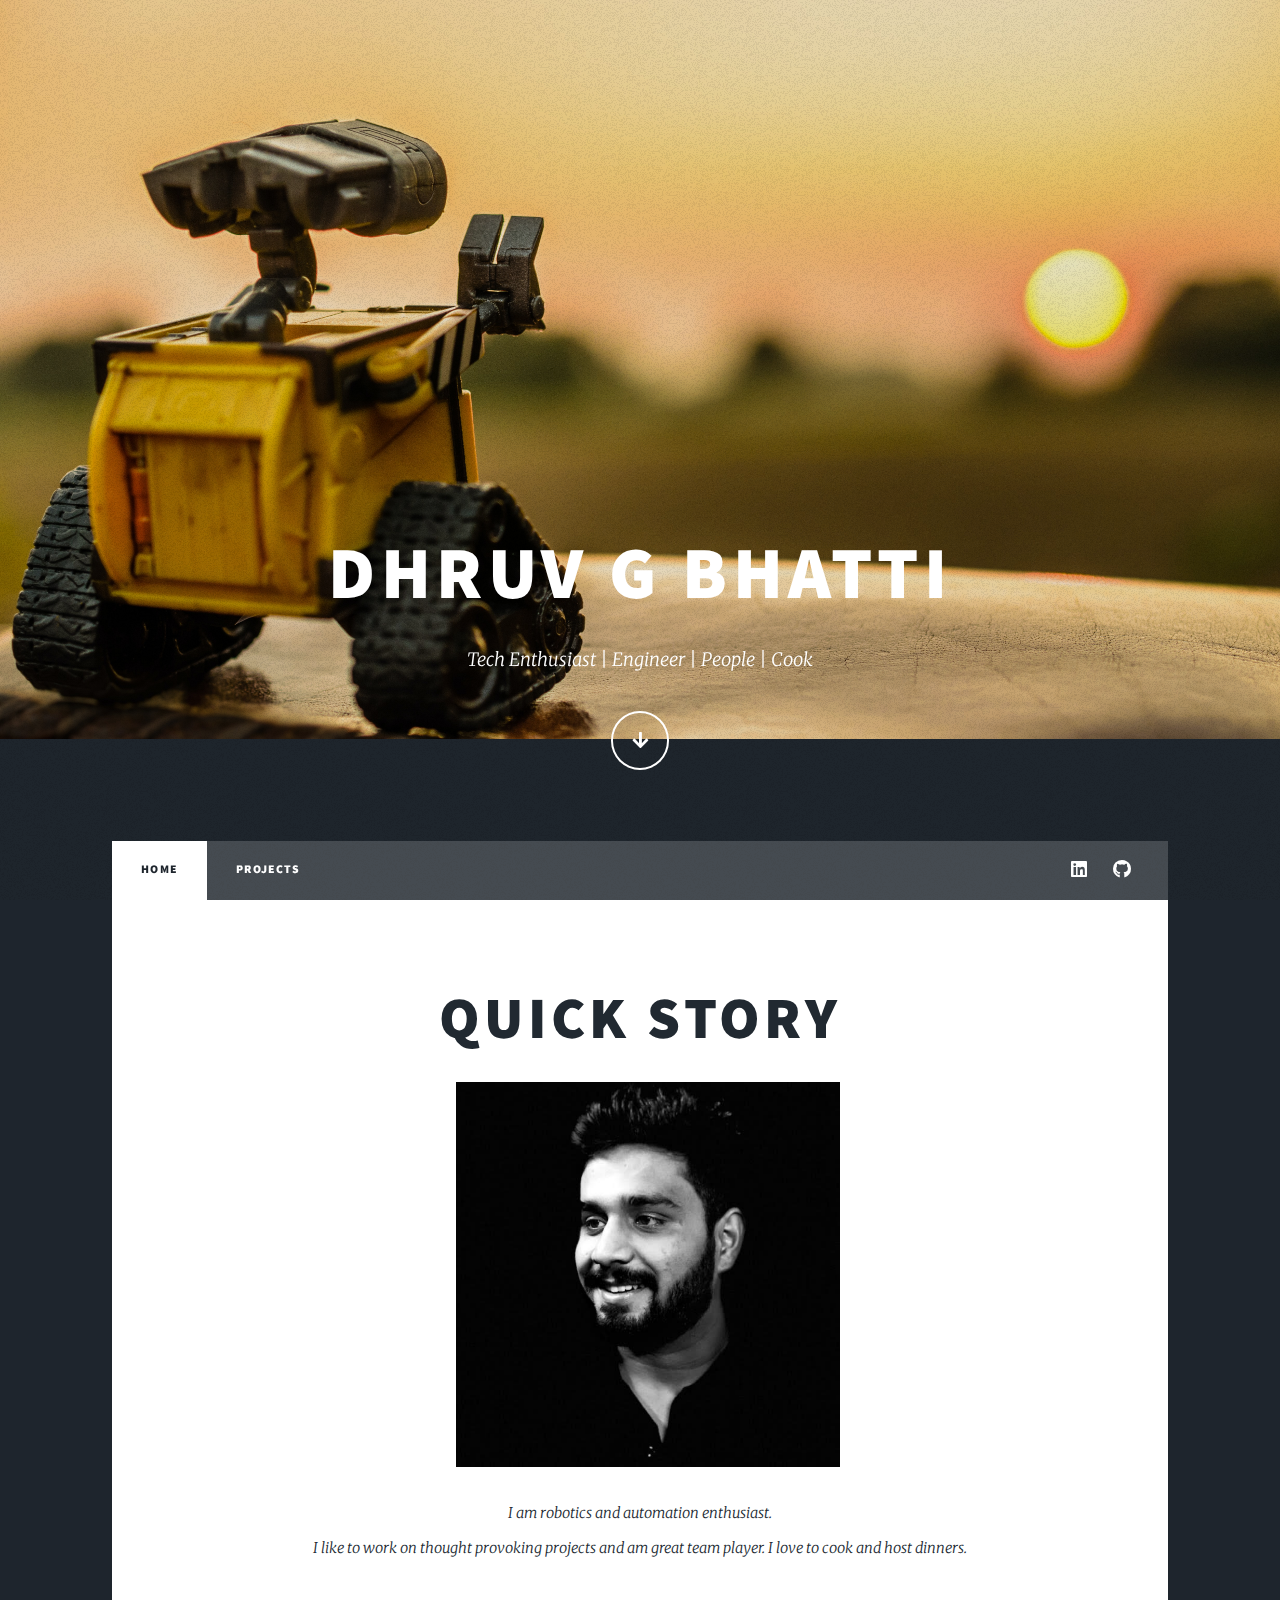
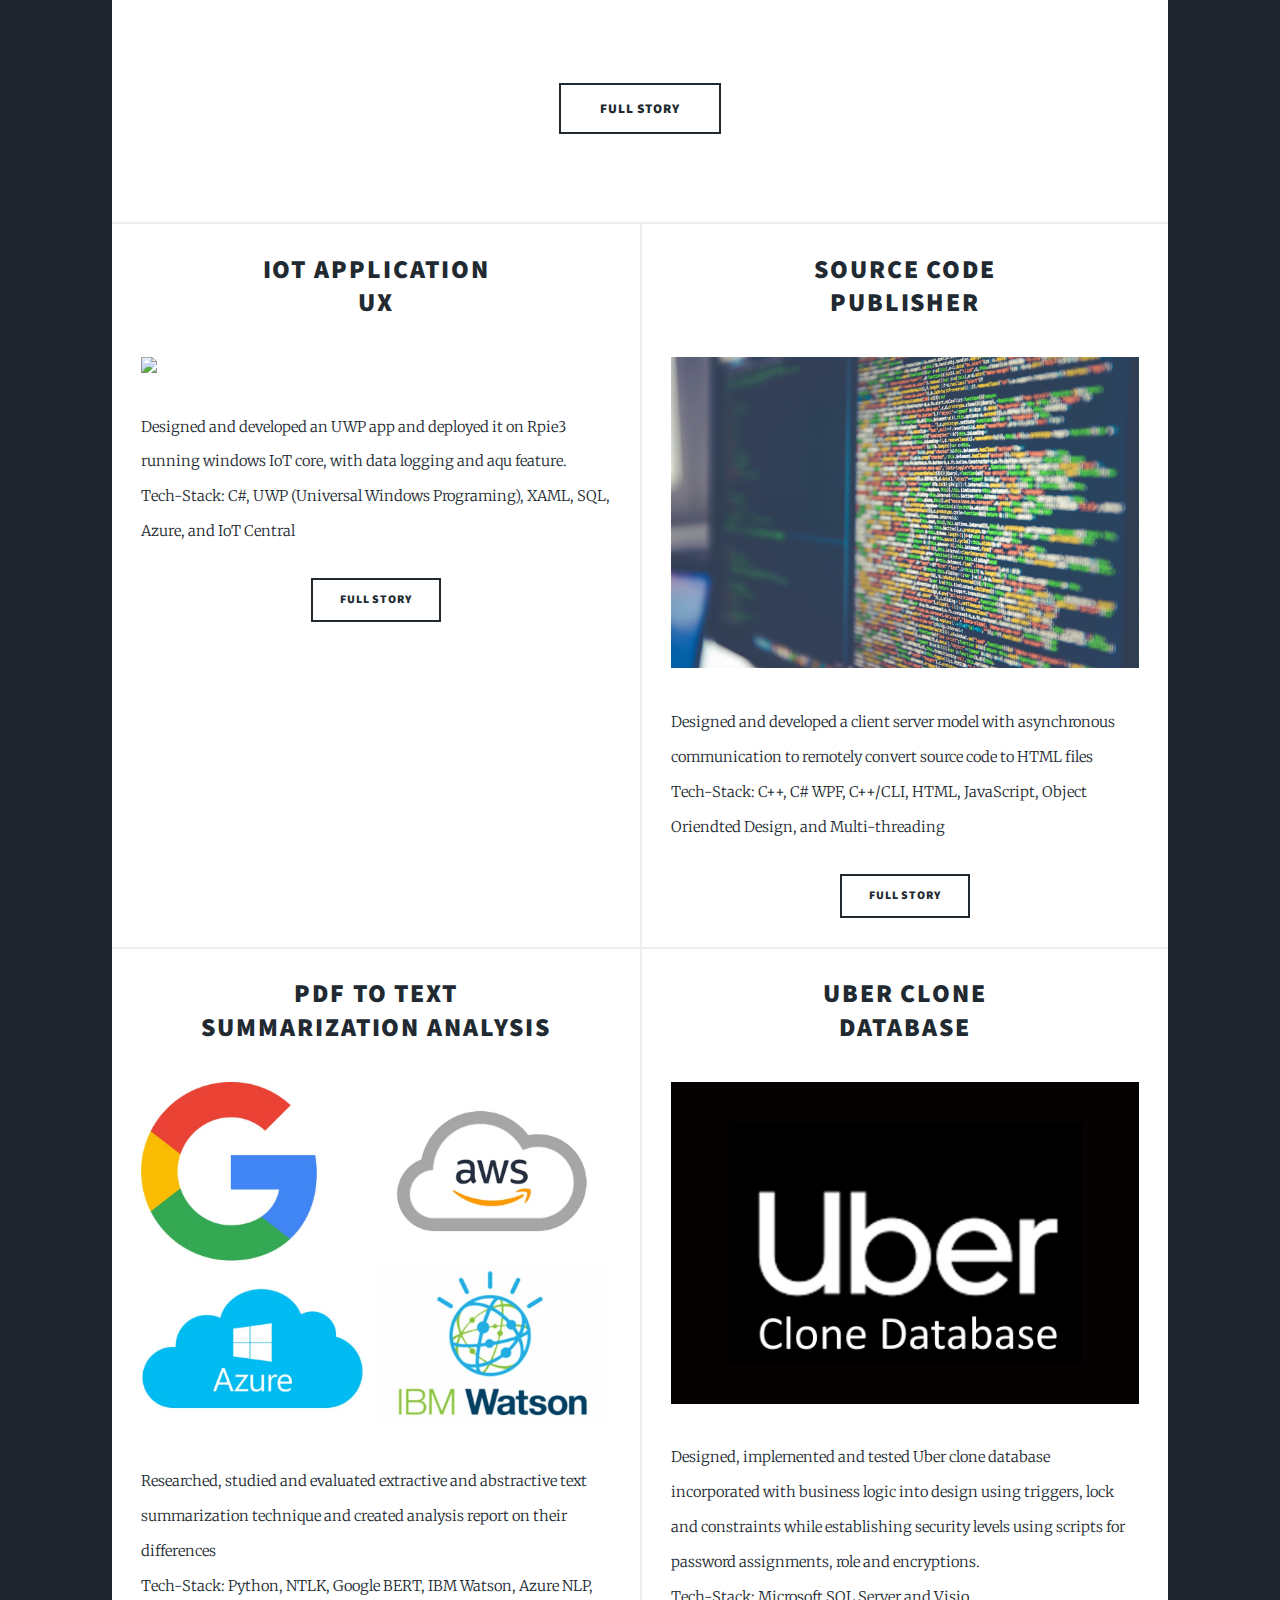
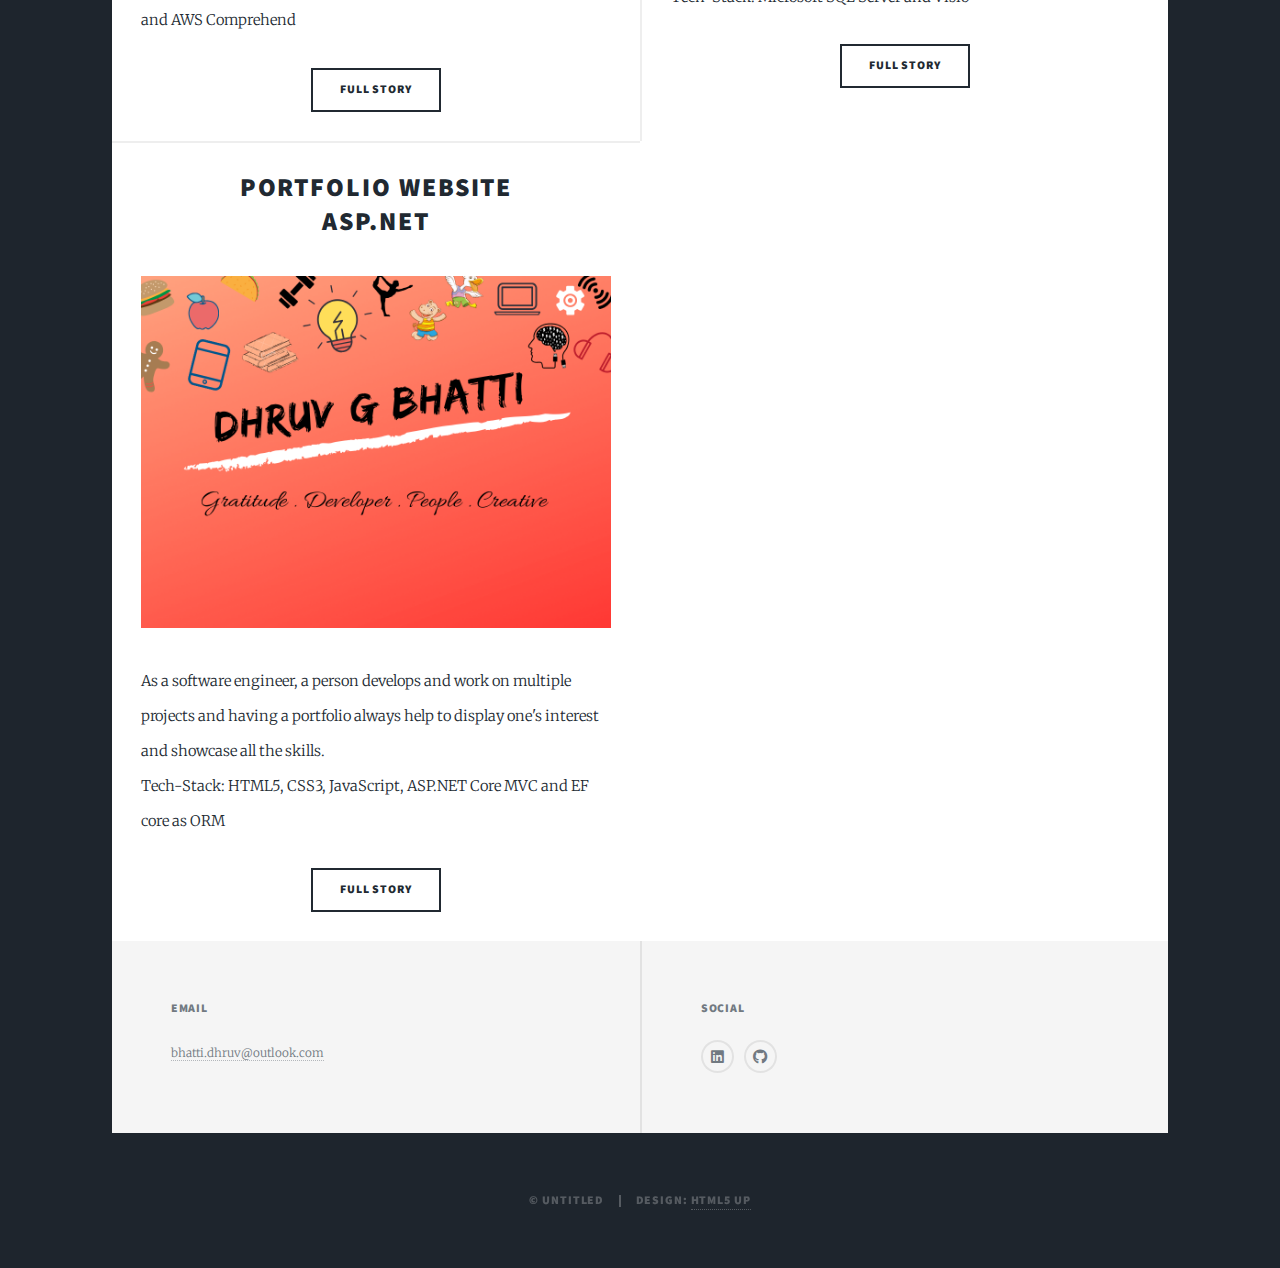
==== commit 9db4eaff: "project_update" ====
--- a/index.html
+++ b/index.html
@@ -23,10 +23,10 @@
 				<!-- Intro -->
 					<div id="intro">
 						<h1>
-							Dhruv Bhatti<br />
+							Dhruv G Bhatti<br />
 						</h1>
 						<!-- <span class="image right"><img src="images/DGB_BW.JPG" alt="" /></span> -->
-						<p>Developer | Discoverer | Gourmet	</p>
+						<p>Tech Enthusiast | Engineer | People | Cook	</p>
 						
 						<ul class="actions">
 							<li><a href="#header" class="button icon solid solo fa-arrow-down scrolly">Continue</a></li>
@@ -43,14 +43,9 @@
 						<ul class="links">
 							<li class="active"><a href="index.html">Home</a></li>
 							<li><a href="/projects.html">Projects</a></li>
-							<li><a href="elements.html">Time Line</a></li>
+							<!-- <li><a href="elements.html">Time Line</a></li> -->
 						</ul>
 						<ul class="icons">
-							<!--
-							<li><a href="#" class="icon brands fa-twitter"><span class="label">Twitter</span></a></li>
-							<li><a href="#" class="icon brands fa-facebook-f"><span class="label">Facebook</span></a></li>
-							<li><a href="#" class="icon brands fa-instagram"><span class="label">Instagram</span></a></li>
-							-->	
 							<li><a href="#" class="icon brands alt fa-linkedin"><span class="label">Linkedin</span></a></li>
 							<li><a href="#" class="icon brands fa-github"><span class="label">GitHub</span></a></li>
 						</ul>
@@ -129,7 +124,7 @@
 										<h2>PDF to Text<br />
 										Summarization Analysis</h2>
 									</header>
-									<img class="image fit" src="images/pic04.jpg" alt="" />
+									<img class="image fit" src="images/pdf_text/pde_to_text_mainPage.jpg" alt="" />
 									<p>Researched, studied and evaluated extractive and abstractive text summarization technique and created analysis report on 
 										their differences
 										<br/>
--- a/assets/css/main.css
+++ b/assets/css/main.css
@@ -321,6 +321,35 @@
 	hr {
 		border-bottom-color: #eeeeee;
 	}
+
+/* collapsible */
+
+/* Style the button that is used to open and close the collapsible content */
+.dgb_collapsible {
+	background-color: #eee;
+	color: #444;
+	cursor: pointer;
+	padding: 2px;
+	margin-left: 0px;
+	width: 100%;
+	border: none;
+	text-align: center;
+	outline: none;
+	font-size: 15px;
+  }
+  
+  /* Add a background color to the button if it is clicked on (add the .active class with JS), and when you move the mouse over it (hover) */
+  .active, .dgb_collapsible:hover {
+	background-color: #ccc;
+  }
+  
+  /* Style the collapsible content. Note: hidden by default */
+  .dgb_content {
+	padding: 0 18px;
+	display: none;
+	overflow: hidden;
+	background-color: #f1f1f1;
+  }
 
 /* Row */
 
@@ -3864,7 +3893,7 @@
 			}
 
 			#main > .posts > * {
-				padding: 4rem;
+				padding: 2rem;
 				width: 50%;
 			}
 
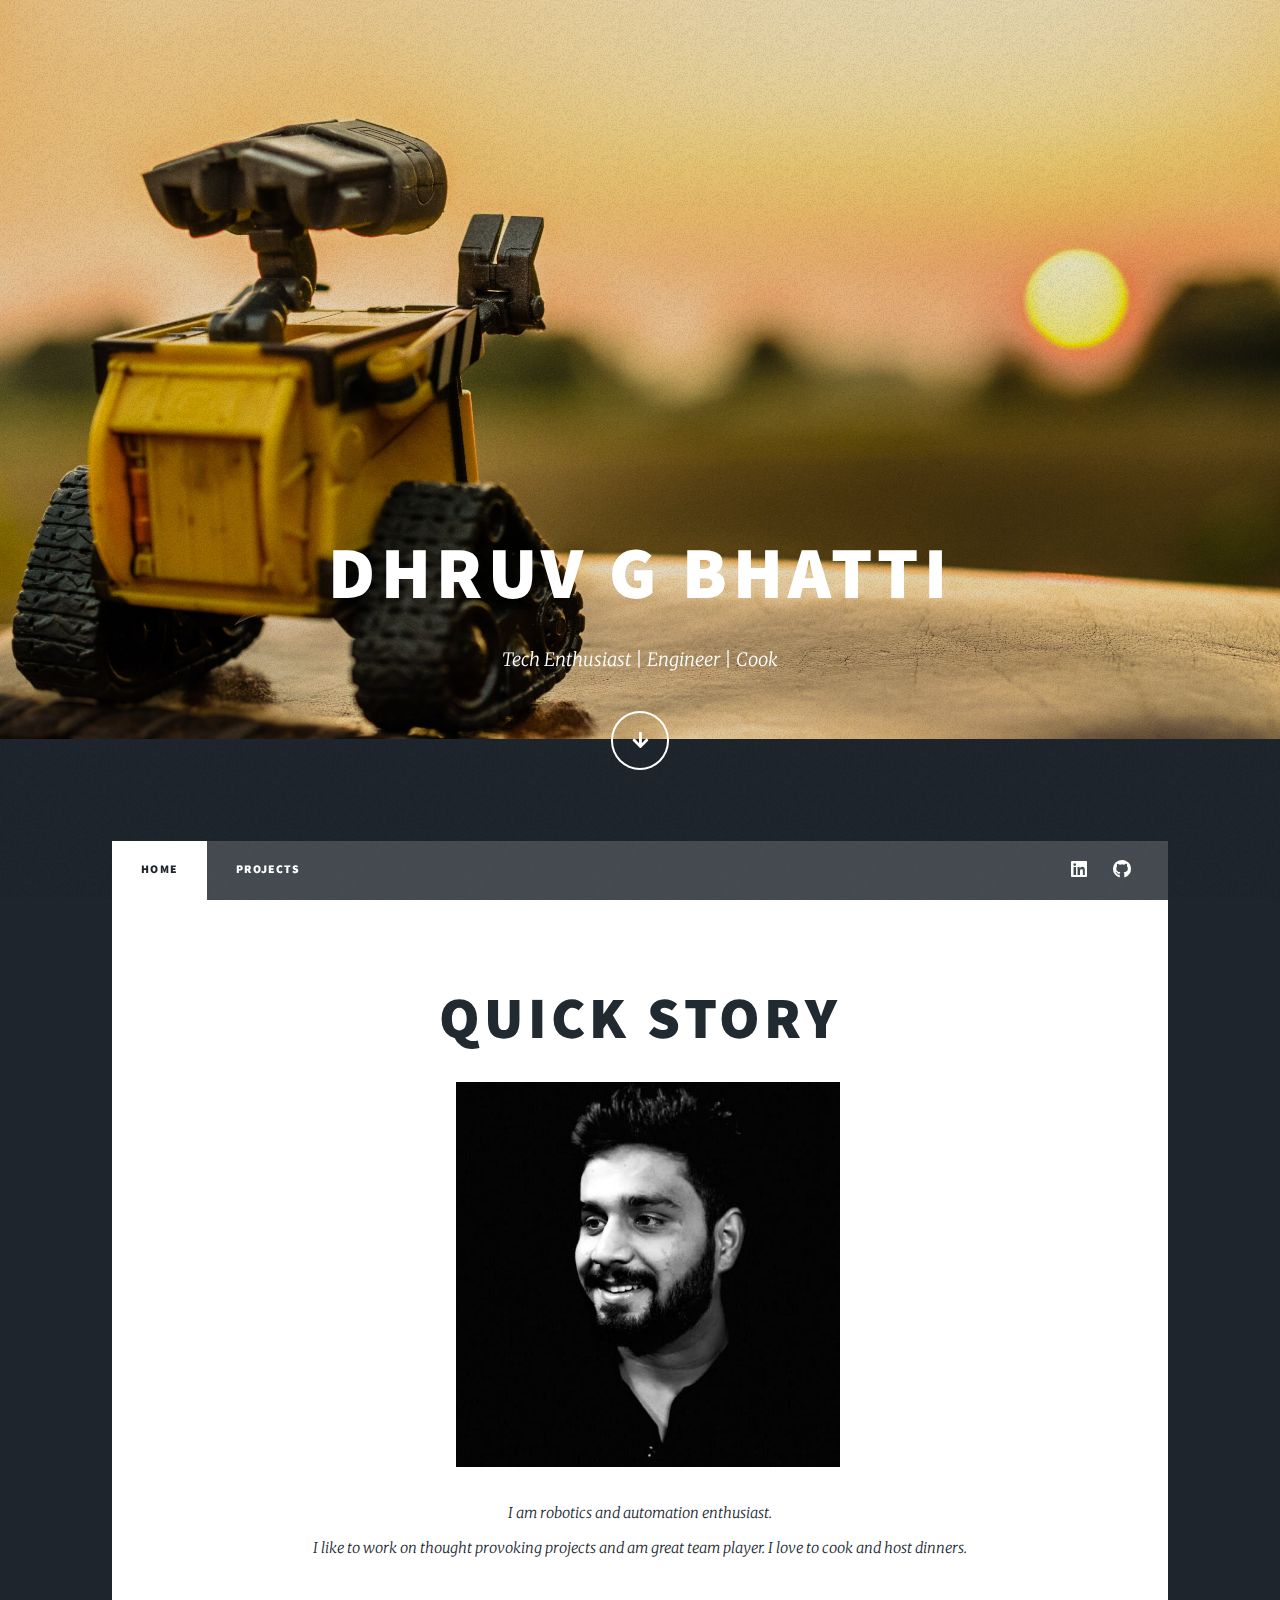
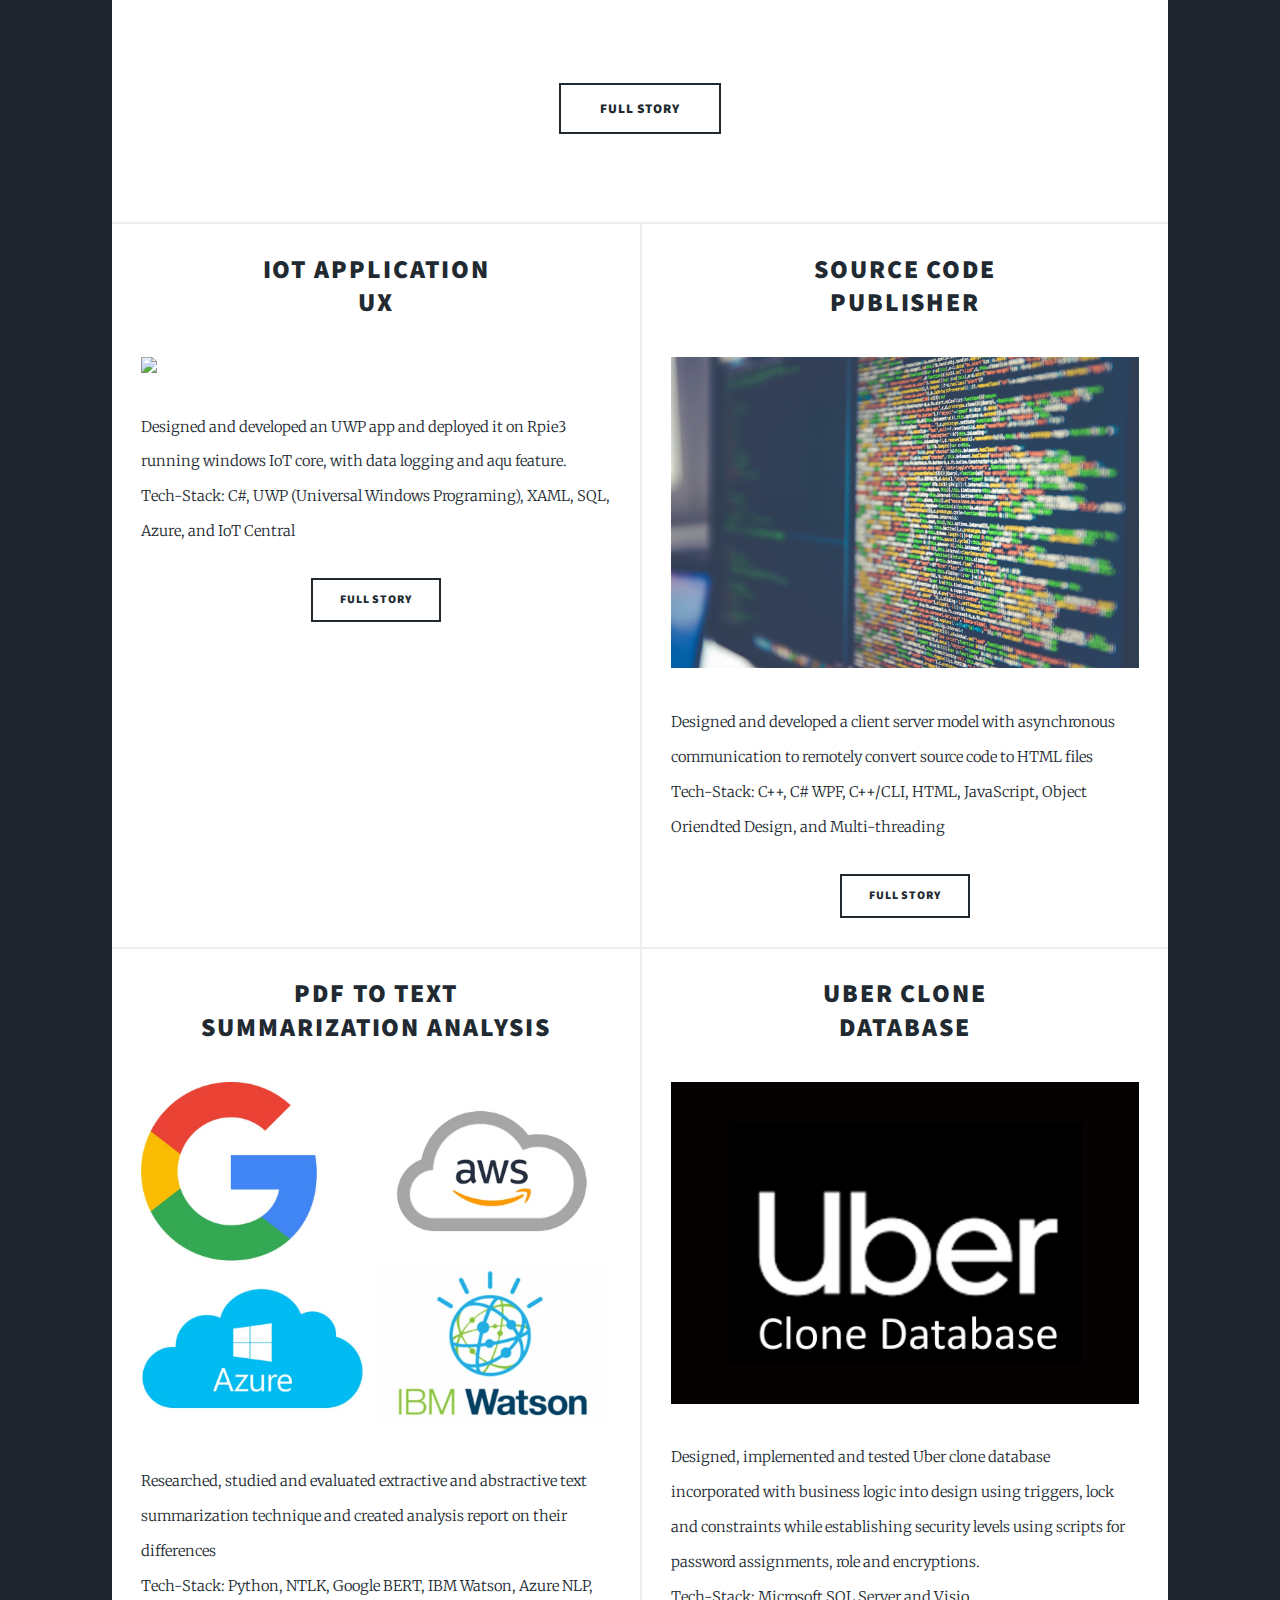
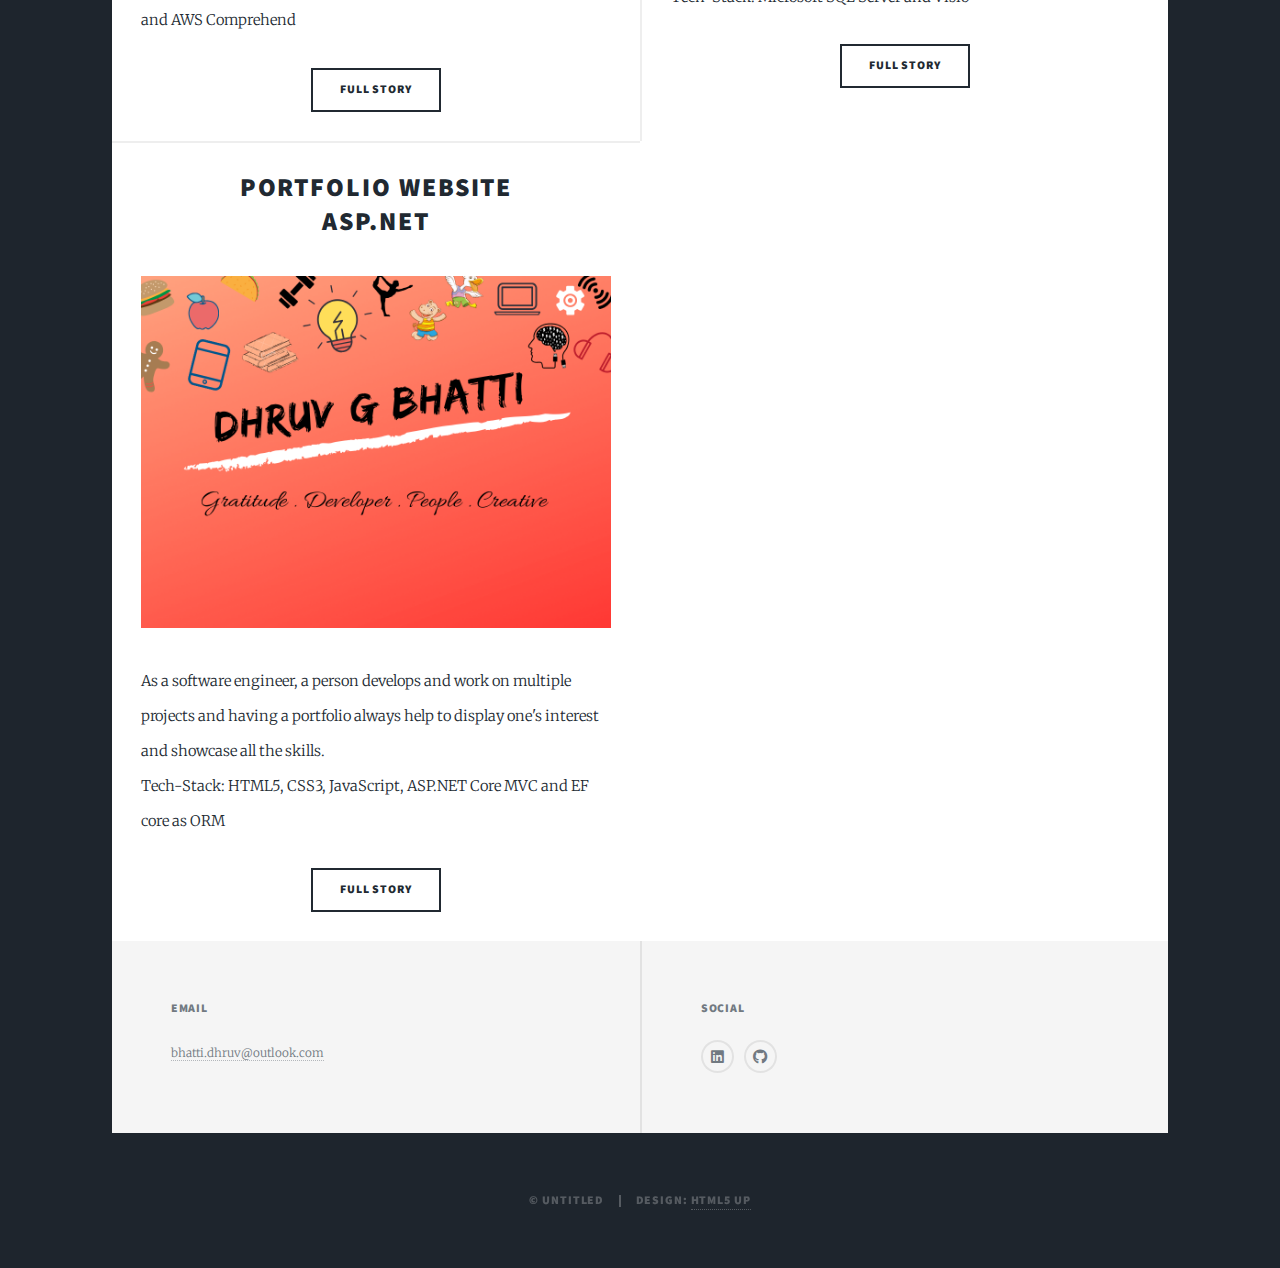
==== commit 8e1ac4c2: "index_title_update" ====
--- a/index.html
+++ b/index.html
@@ -26,7 +26,7 @@
 							Dhruv G Bhatti<br />
 						</h1>
 						<!-- <span class="image right"><img src="images/DGB_BW.JPG" alt="" /></span> -->
-						<p>Tech Enthusiast | Engineer | People | Cook	</p>
+						<p>Tech Enthusiast | Engineer | Cook	</p>
 						
 						<ul class="actions">
 							<li><a href="#header" class="button icon solid solo fa-arrow-down scrolly">Continue</a></li>
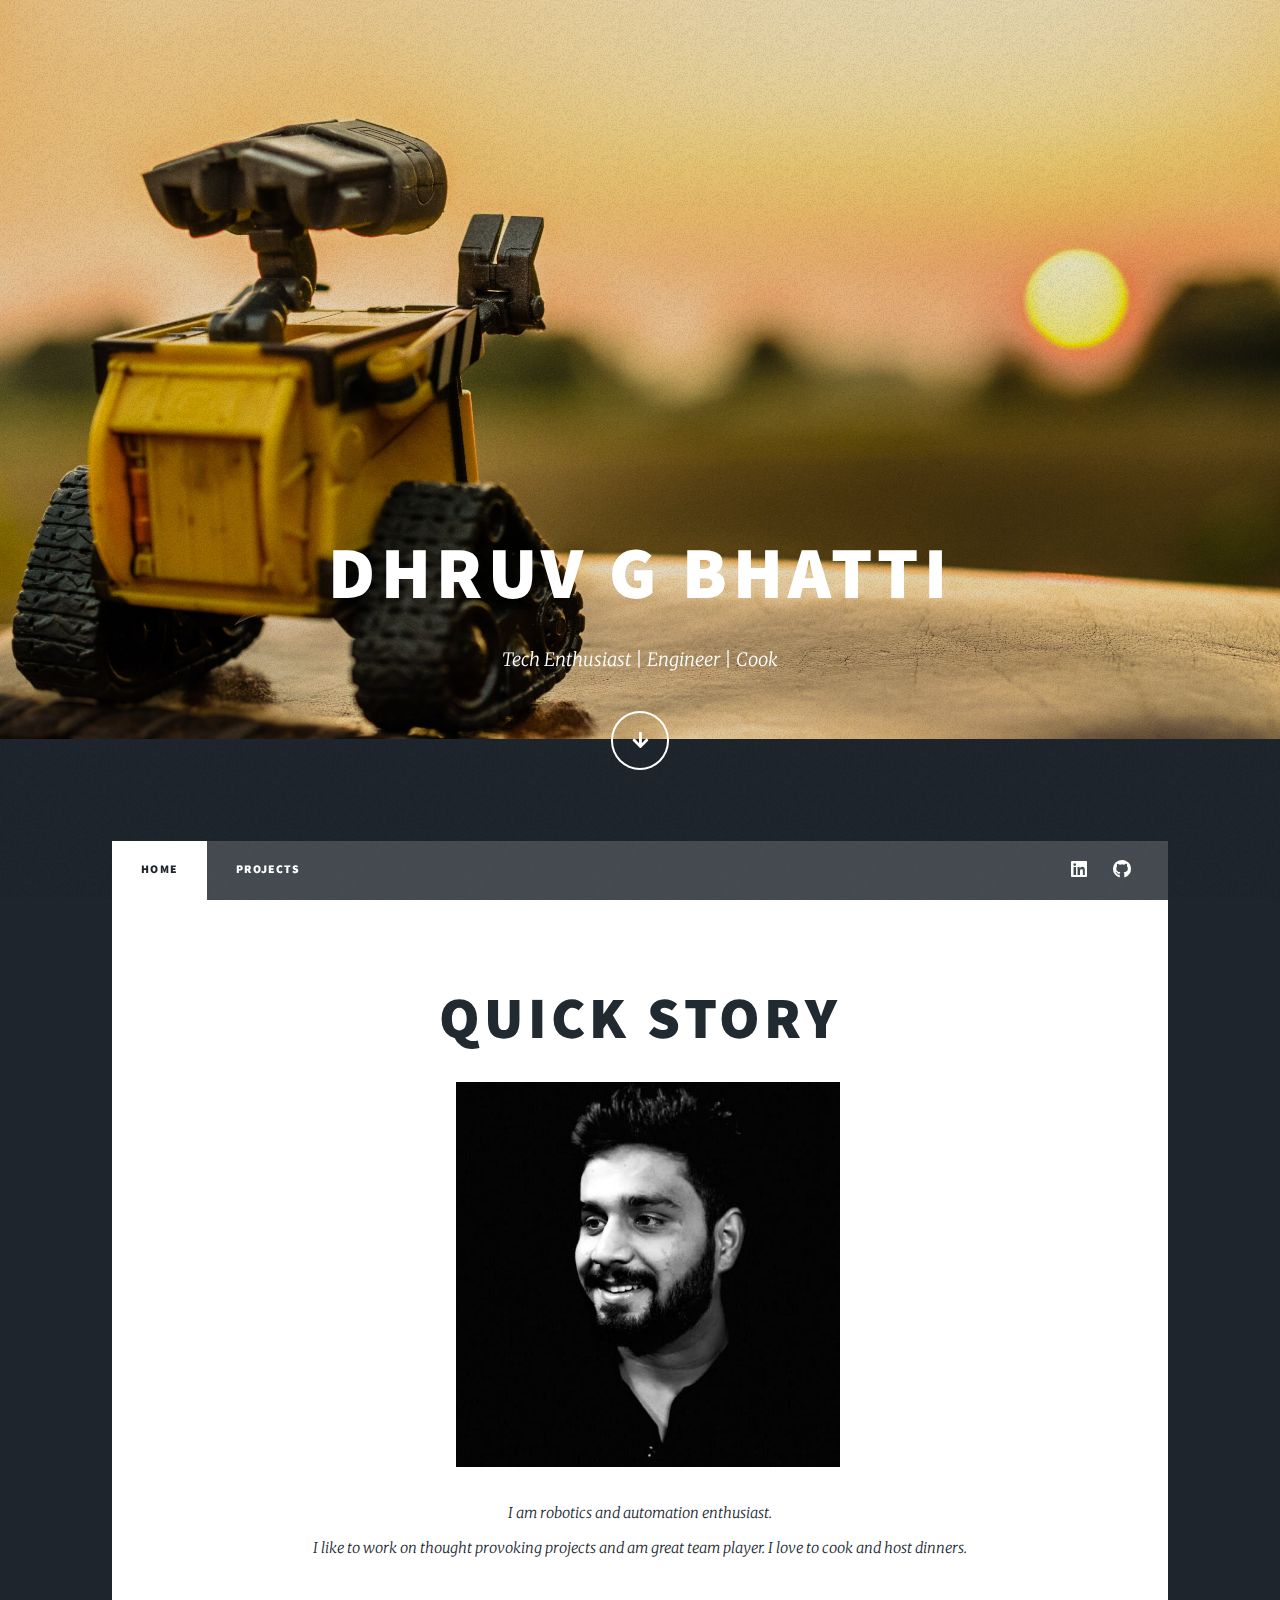
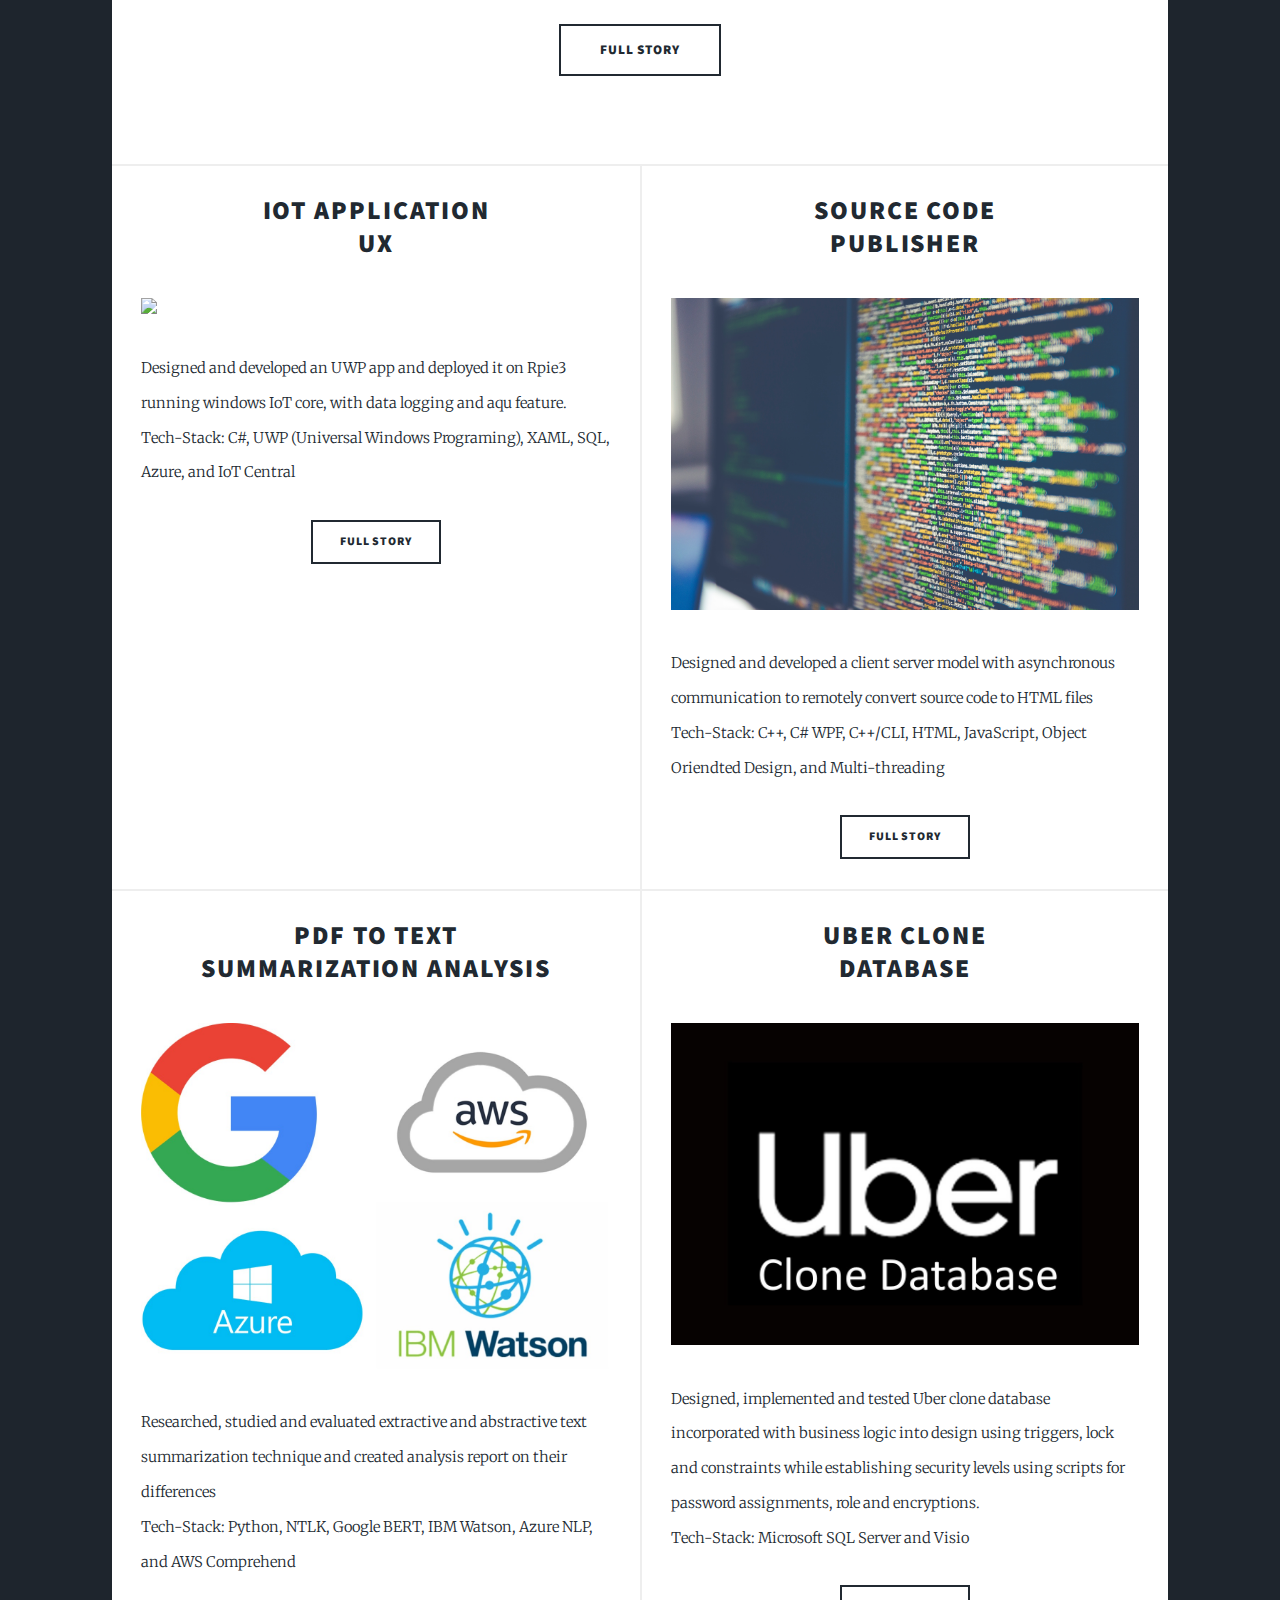
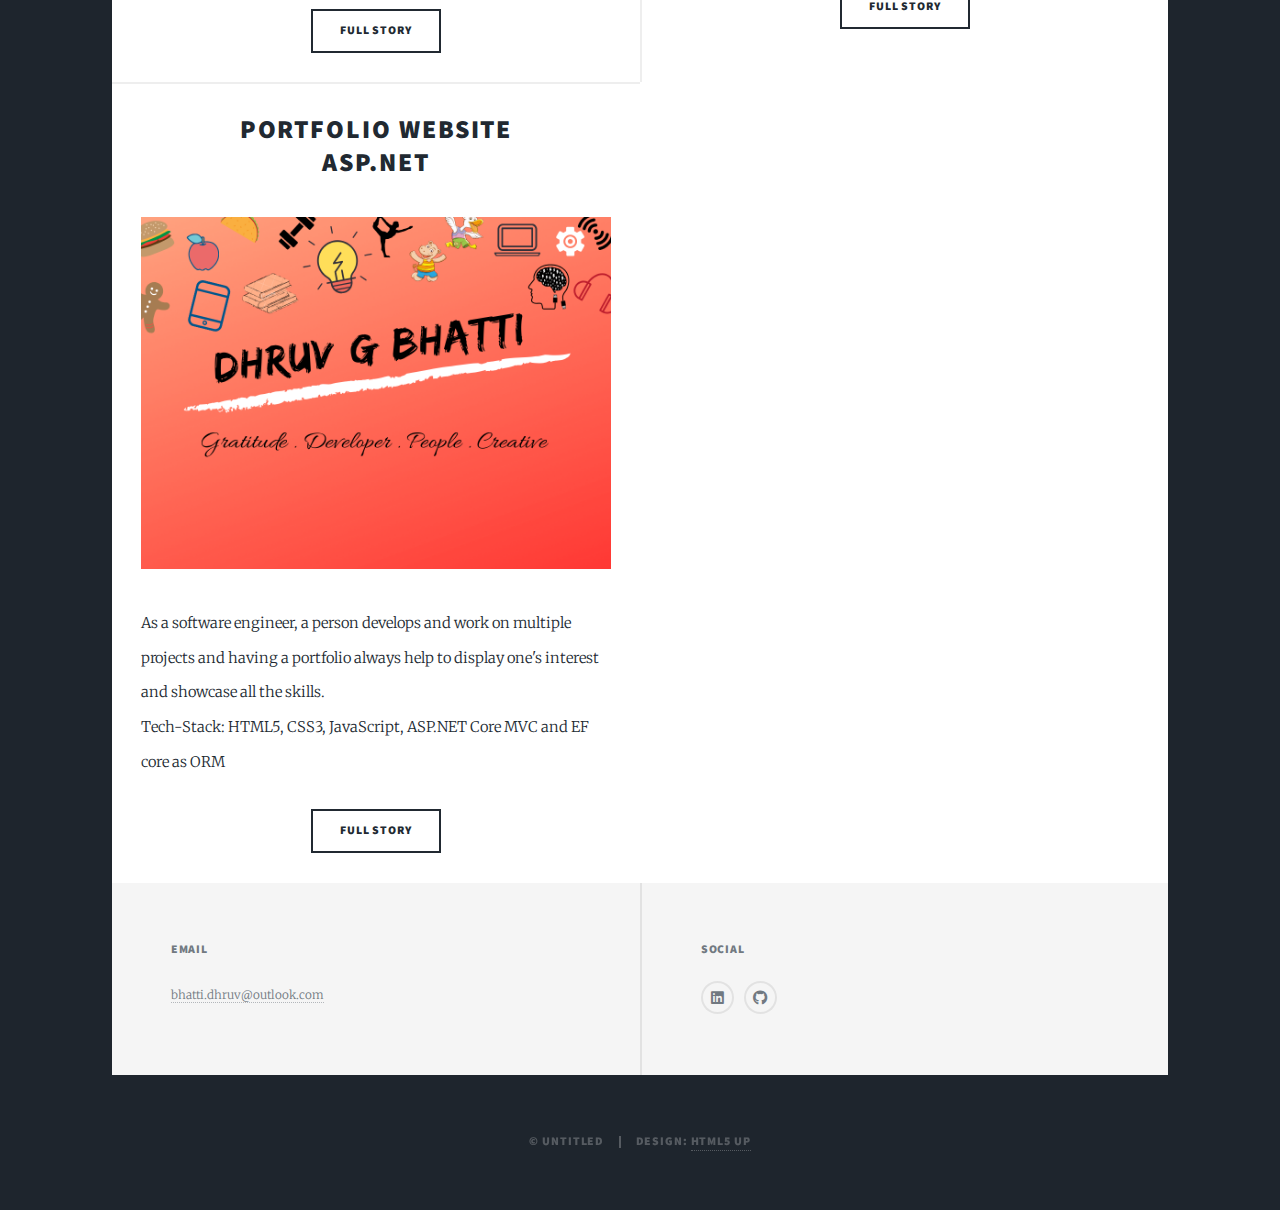
==== commit b17094c2: "corrected_links" ====
--- a/index.html
+++ b/index.html
@@ -46,8 +46,8 @@
 							<!-- <li><a href="elements.html">Time Line</a></li> -->
 						</ul>
 						<ul class="icons">
-							<li><a href="#" class="icon brands alt fa-linkedin"><span class="label">Linkedin</span></a></li>
-							<li><a href="#" class="icon brands fa-github"><span class="label">GitHub</span></a></li>
+							<li><a href="https://www.linkedin.com/in/dhruvbhatti" class="icon brands alt fa-linkedin"><span class="label">Linkedin</span></a></li>
+							<li><a href="https://github.com/bhattidhruv" class="icon brands fa-github"><span class="label">GitHub</span></a></li>
 						</ul>
 					</nav>
 
@@ -71,9 +71,9 @@
 										I like to work on thought provoking projects and am great team player.
 										I love to cook and host dinners.</p>
 								</header>
-								<a href="#" class="image main"><img src="images/pic01.jp" alt="" /></a>
+
 								<ul class="actions special">
-									<li><a href="#" class="button large">Full Story</a></li>
+									<li><a href="about_me.html" class="button large">Full Story</a></li>
 								</ul>
 							</article>
 
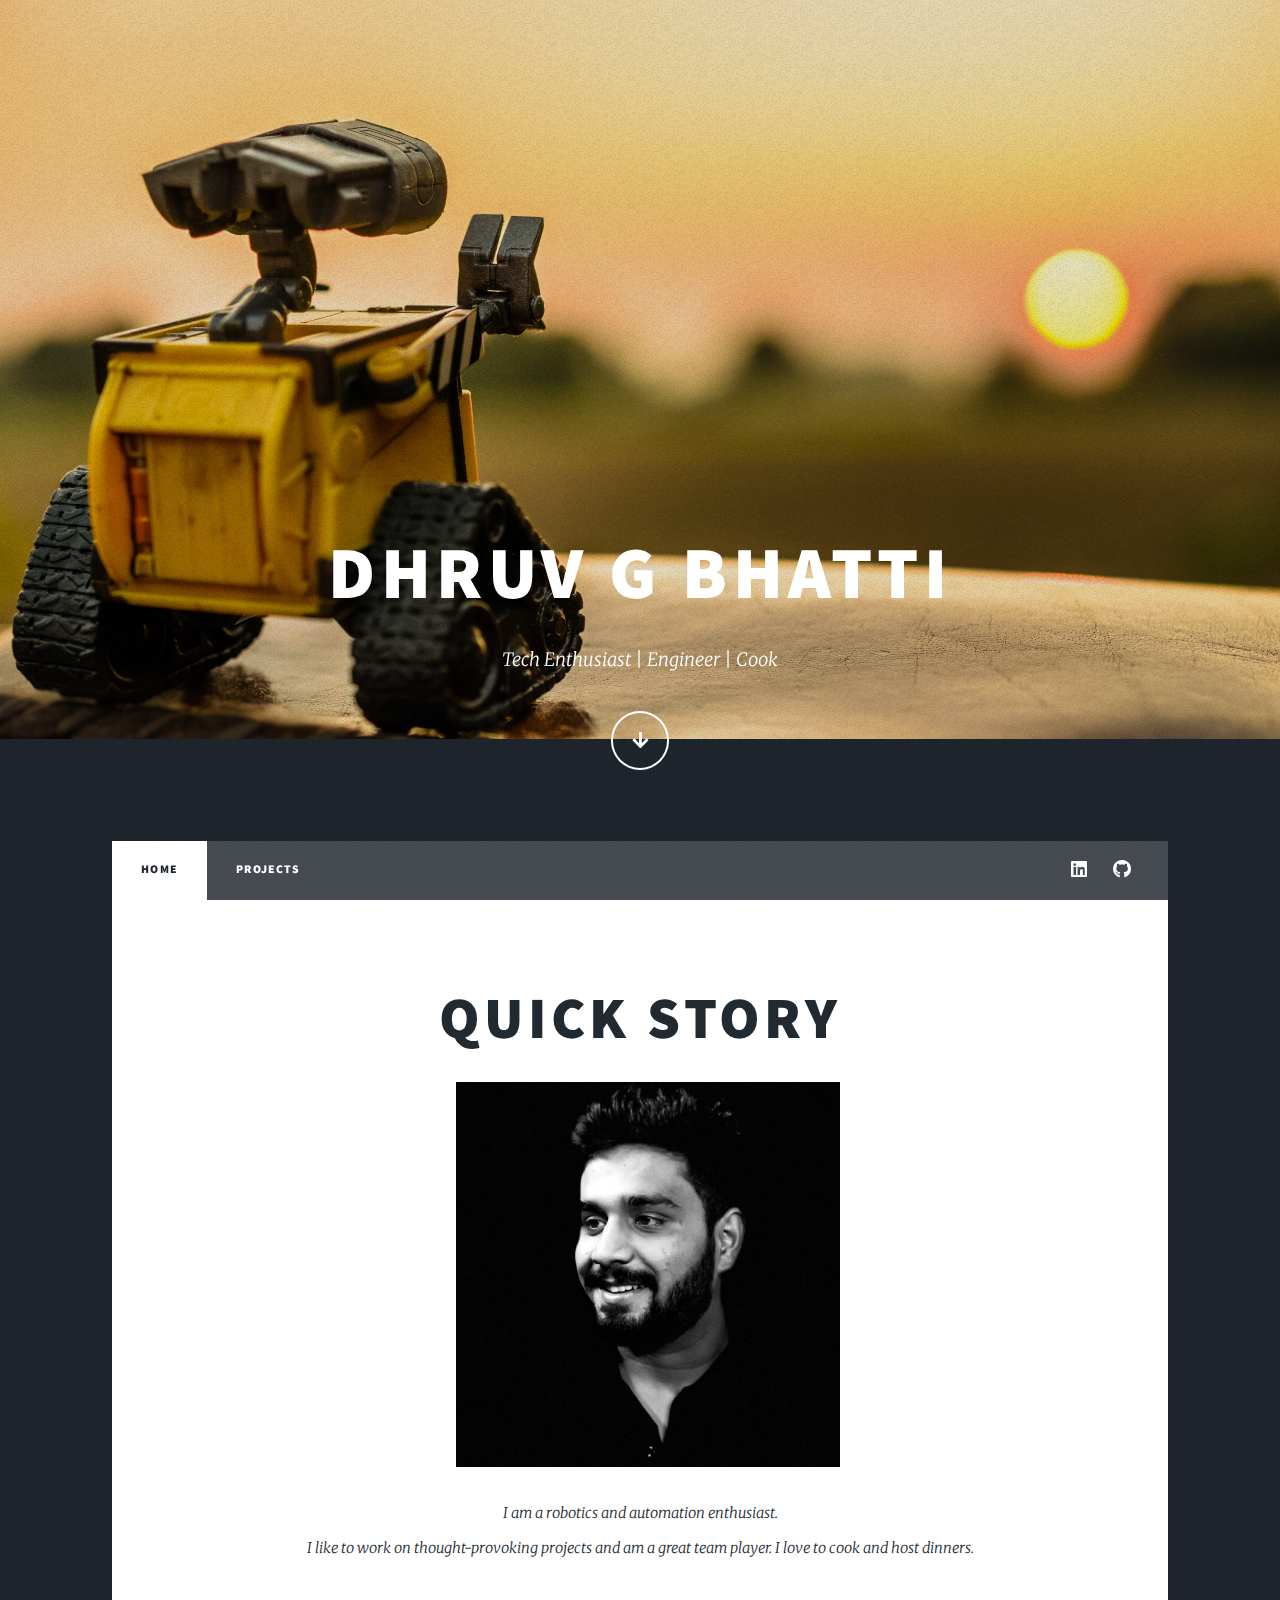
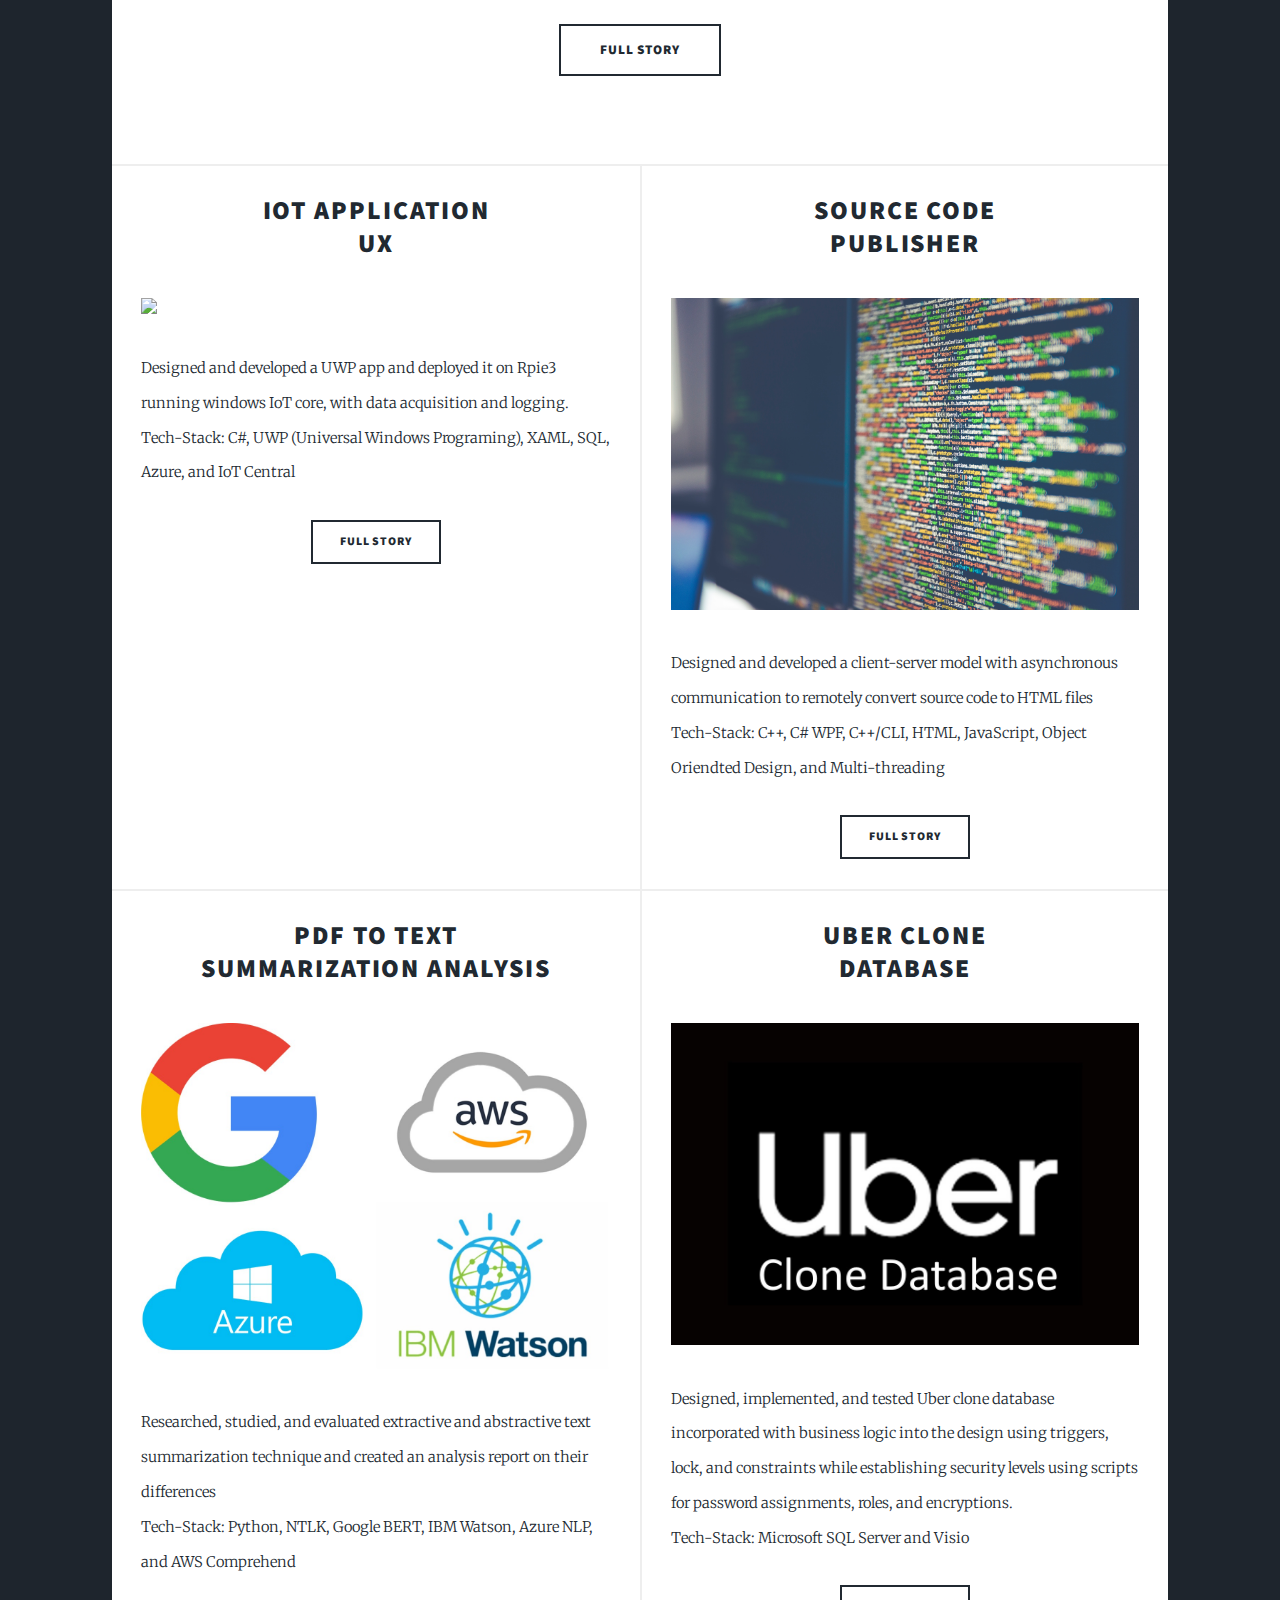
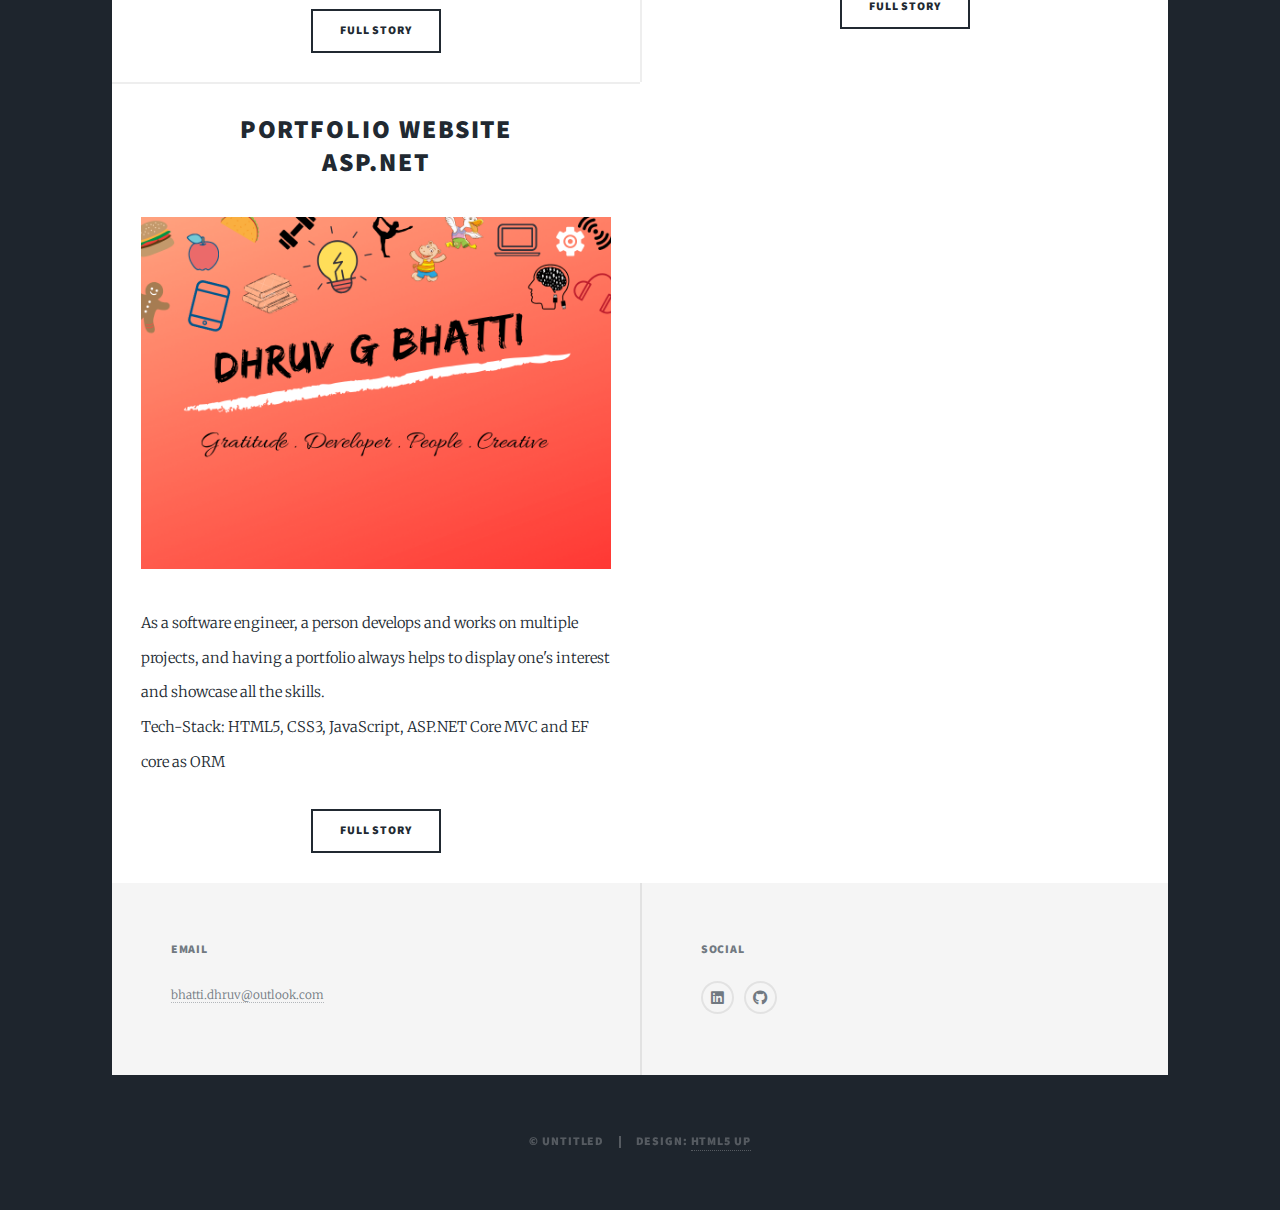
==== commit 97225296: "textUpdate" ====
--- a/index.html
+++ b/index.html
@@ -67,8 +67,8 @@
 										</div>
 									</div>
 
-									<p>I am robotics and automation enthusiast.<br/>
-										I like to work on thought provoking projects and am great team player.
+									<p>I am a robotics and automation enthusiast.<br/>
+										I like to work on thought-provoking projects and am a great team player. 
 										I love to cook and host dinners.</p>
 								</header>
 
@@ -91,7 +91,7 @@
 									<!-- todo : add uX image-->
 									<!-- <a href="#" class="image fit"><img src="images/pic02.jpg" alt="" /></a> -->
 									<img class="image fit" src="images/uX_Project/clint-patterson-lPcXuJyoIjU-unsplash.jpg" />
-									<p> Designed and developed an UWP app and deployed it on Rpie3 running windows IoT core, with data logging and aqu feature.
+									<p> Designed and developed a UWP app and deployed it on Rpie3 running windows IoT core, with data acquisition and logging.
 										</br>
 										Tech-Stack: C#, UWP (Universal Windows Programing), XAML, SQL, Azure, and IoT Central
 									</p>
@@ -109,7 +109,7 @@
 									</header>
 									<img class="image fit" src="/images/source_code/source_code_main_page.jpg" />
 																<!--Photo by Markus Spiske on Unsplash-->
-									<p>Designed and developed a client server model with asynchronous communication to remotely convert source code to HTML files
+									<p>Designed and developed a client-server model with asynchronous communication to remotely convert source code to HTML files
 									</br>
 									Tech-Stack: C++, C# WPF, C++/CLI, HTML, JavaScript, Object Oriendted Design, and Multi-threading
 									</p>
@@ -125,7 +125,7 @@
 										Summarization Analysis</h2>
 									</header>
 									<img class="image fit" src="images/pdf_text/pde_to_text_mainPage.jpg" alt="" />
-									<p>Researched, studied and evaluated extractive and abstractive text summarization technique and created analysis report on 
+									<p>Researched, studied, and evaluated extractive and abstractive text summarization technique and created an analysis report on 
 										their differences
 										<br/>
 										Tech-Stack: Python, NTLK, Google BERT, IBM Watson, Azure NLP, and AWS Comprehend
@@ -145,9 +145,9 @@
 									</header>
 									<img class="image fit" src="images/uber_Clone/uberMain.jpg" alt="" />
 									<p>
-										Designed, implemented and tested Uber clone database incorporated with business logic into 
-										design using triggers, lock and constraints while establishing security levels using scripts 
-										for password assignments, role and encryptions.
+										Designed, implemented, and tested Uber clone database incorporated with business logic 
+										into the design using triggers, lock, and constraints while establishing security levels 
+										using scripts for password assignments, roles, and encryptions.
 										<br/>
 										Tech-Stack: Microsoft SQL Server and Visio 
 									</p>
@@ -163,8 +163,8 @@
 										ASP.NET </h2>
 									</header>
 									<a href="#" class="image fit"><img src="images/ASP_project/banner.png" alt="" /></a>
-									<p>As a software engineer, a person develops and work on multiple projects and having a
-										 portfolio always help to display one's interest and showcase all the skills.
+									<p>As a software engineer, a person develops and works on multiple projects, and having a portfolio 
+										always helps to display one's interest and showcase all the skills.
 										 <br/>
 										Tech-Stack: HTML5, CSS3, JavaScript, ASP.NET Core MVC and EF core as ORM
 									</p>
--- a/assets/css/main.css
+++ b/assets/css/main.css
@@ -3286,10 +3286,10 @@
 			-webkit-transition: opacity 1s ease-in-out;
 			-ms-transition: opacity 1s ease-in-out;
 			transition: opacity 1s ease-in-out;
-			-moz-transition-delay: 0.75s;
-			-webkit-transition-delay: 0.75s;
-			-ms-transition-delay: 0.75s;
-			transition-delay: 0.75s;
+			-moz-transition-delay: 0.0s;
+			-webkit-transition-delay: 0.0s;
+			-ms-transition-delay: 0.0s;
+			transition-delay: 0.0s;
 			background: #1e252d;
 			content: '';
 			display: block;
@@ -3308,7 +3308,7 @@
 		@media screen and (orientation: portrait) {
 
 			#wrapper > .bg {
-				background-size: auto,								auto,														auto 175%;
+				background-size: auto,auto,auto 175%;
 			}
 
 		}
